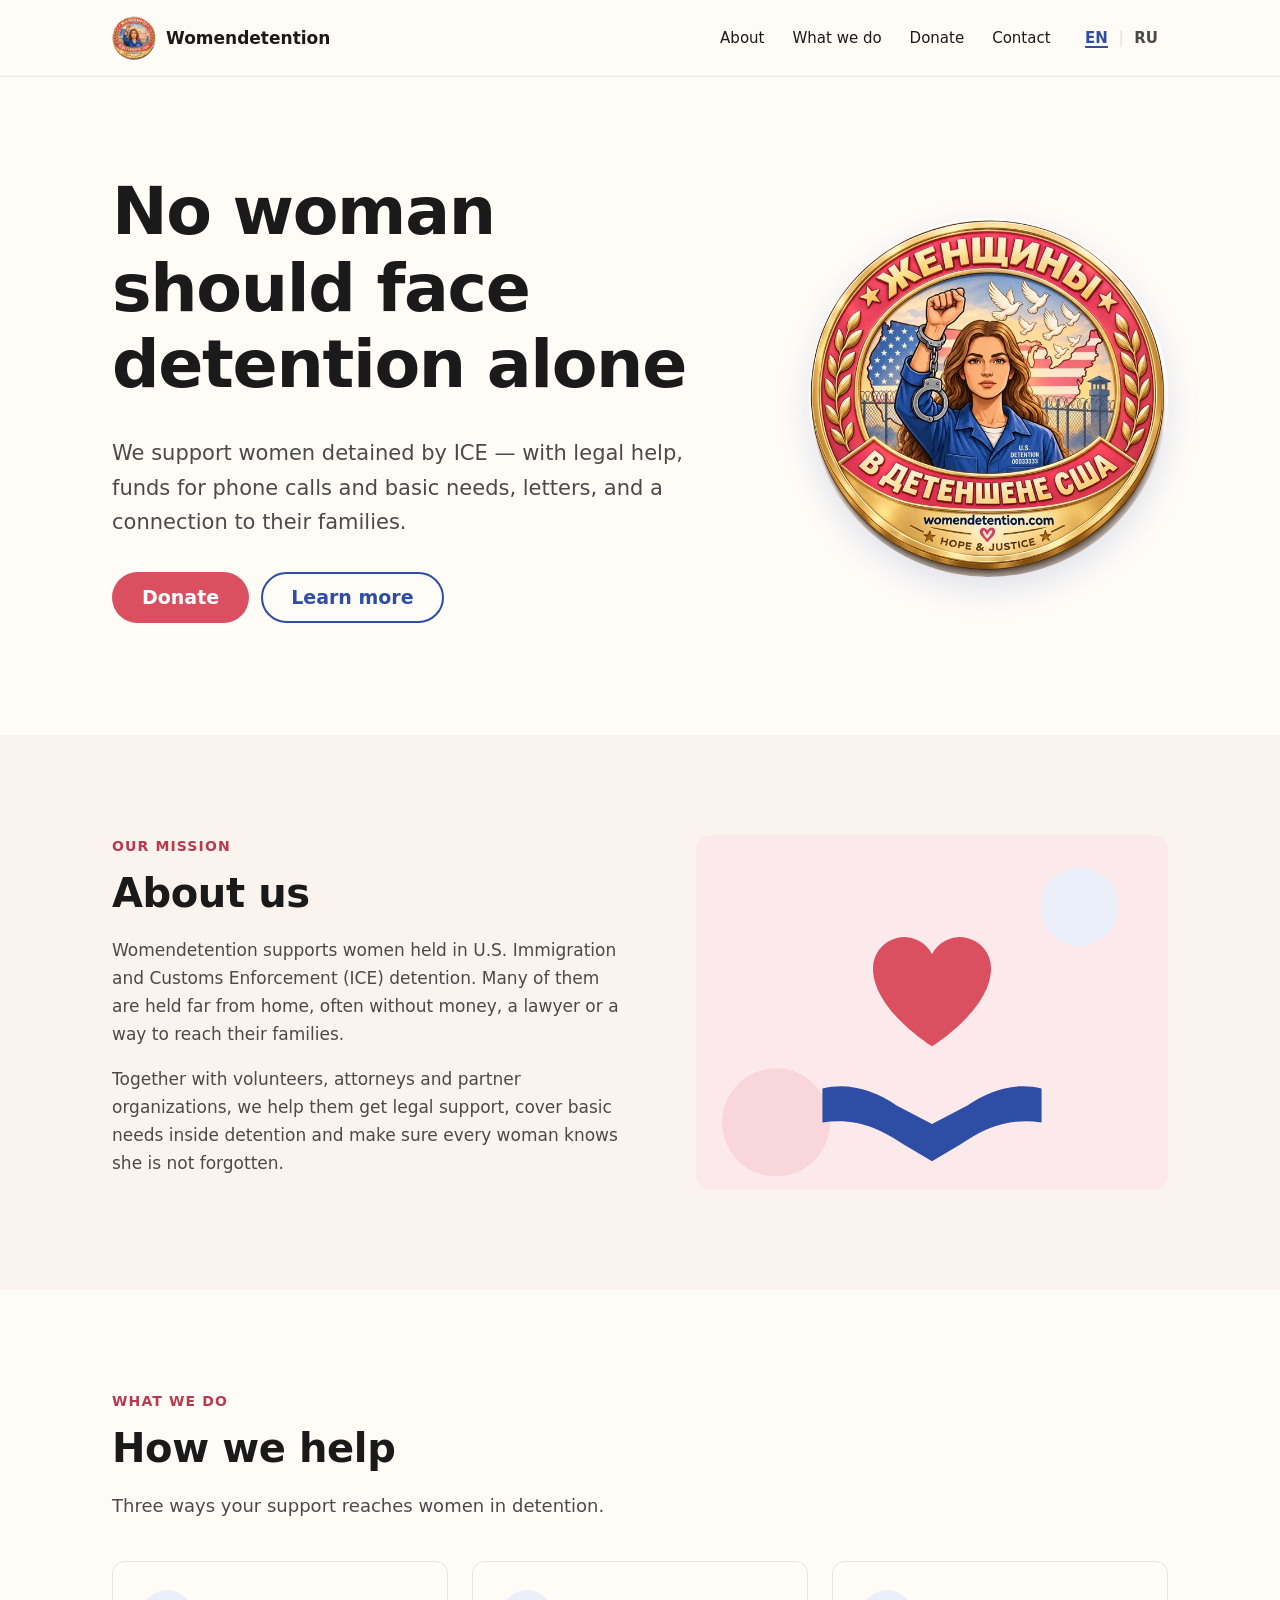
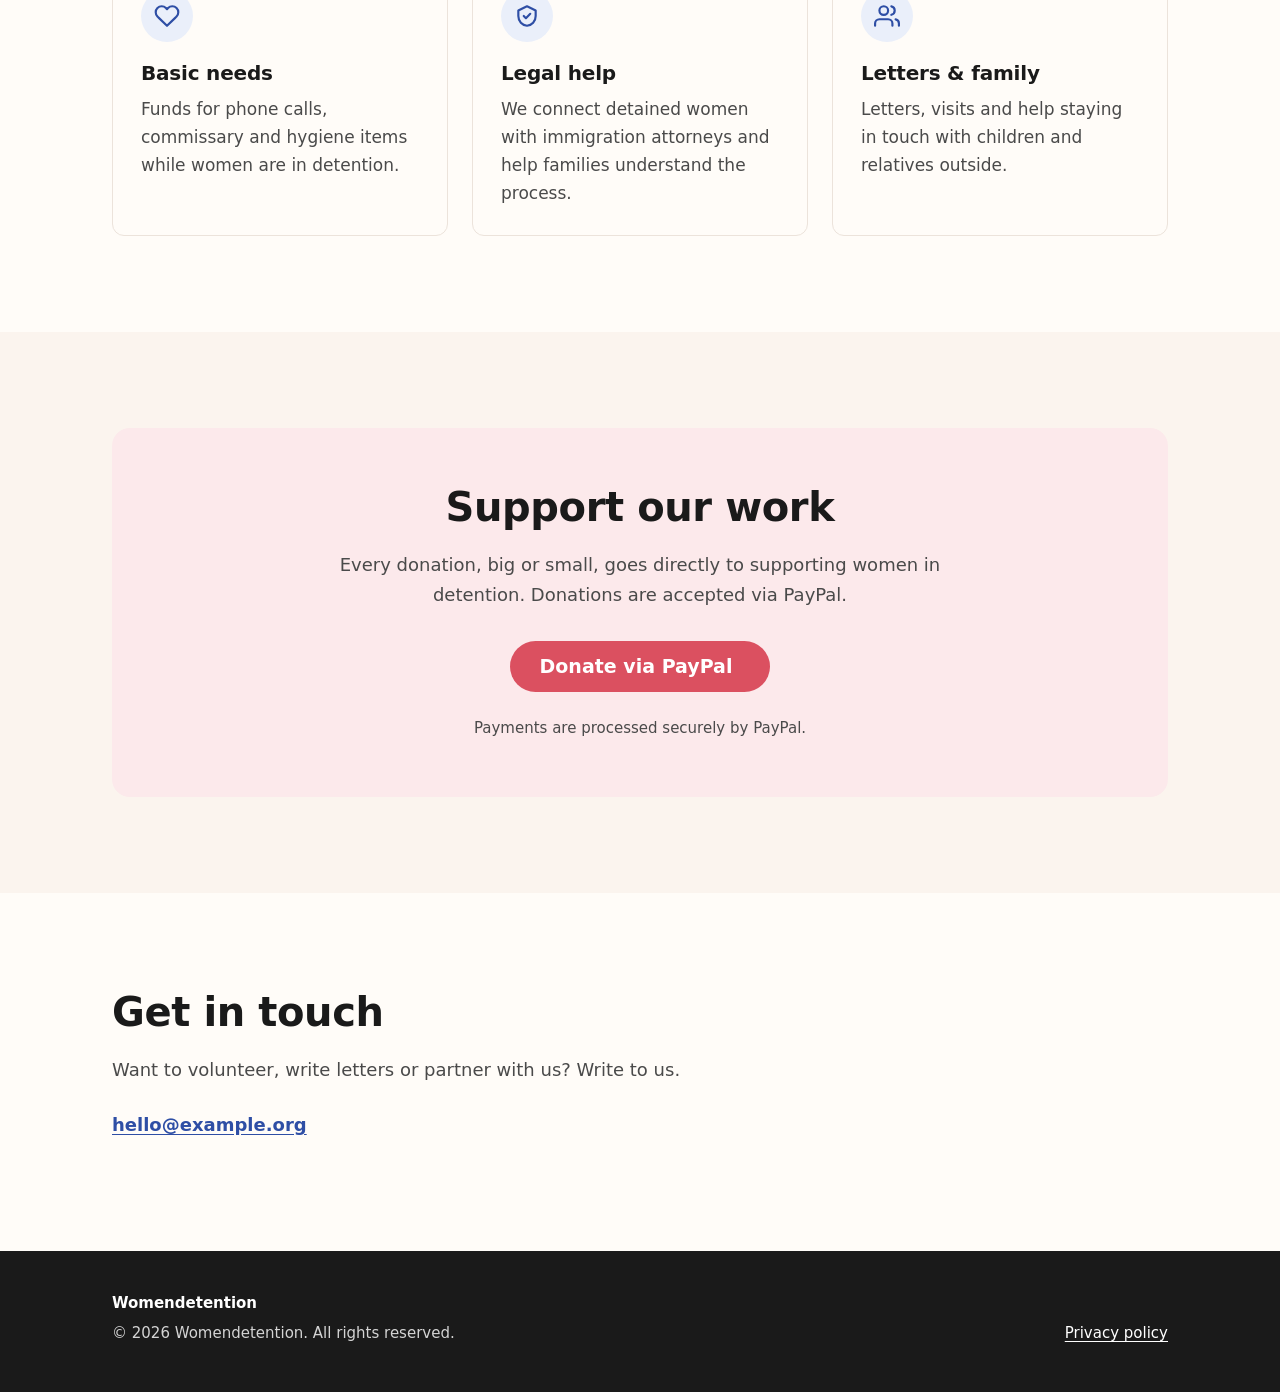
==== index.html @ 440a528d "Add bilingual Womendetention static site Static EN/RU one-page site for GitHub Pages: hero with embl" ====
<!DOCTYPE html>
<html lang="en">
<head>
  <meta charset="utf-8">
  <meta name="viewport" content="width=device-width, initial-scale=1">

  <!-- Page title and description (shown in search results and link previews) -->
  <title>Womendetention — Support for women in ICE detention</title>
  <meta name="description" content="Womendetention supports women detained by ICE: legal help, funds for calls and basic needs, letters and connection with their families. Learn about our work and donate.">

  <!-- Language versions. Domain: womendetention.com -->
  <link rel="canonical" href="https://womendetention.com/">
  <link rel="alternate" hreflang="en" href="https://womendetention.com/">
  <link rel="alternate" hreflang="ru" href="https://womendetention.com/ru/">
  <link rel="alternate" hreflang="x-default" href="https://womendetention.com/">

  <link rel="icon" href="assets/favicon.png" type="image/png">
  <link rel="apple-touch-icon" href="assets/apple-touch-icon.png">
  <link rel="stylesheet" href="style.css">
  <script src="script.js" defer></script>
</head>
<body>
  <a class="skip-link" href="#main">Skip to content</a>

  <!-- ================= HEADER ================= -->
  <header class="site-header">
    <div class="container header-inner">
      <!-- Logo + name. Small logo: assets/logo-small.jpg -->
      <a class="brand" href="#top">
        <img src="assets/logo-small.jpg" alt="" width="44" height="44">
        <span>Womendetention</span>
      </a>

      <!-- Language switcher. The current language has aria-current="page" -->
      <nav class="lang-switch" aria-label="Language">
        <a href="index.html" hreflang="en" lang="en" aria-current="page">EN</a>
        <span class="divider" aria-hidden="true">|</span>
        <a href="ru/index.html" hreflang="ru" lang="ru">RU</a>
      </nav>

      <!-- Menu button — visible on mobile only -->
      <button class="nav-toggle" type="button" aria-expanded="false" aria-controls="site-nav">
        <span class="nav-toggle-bar" aria-hidden="true"></span>
        <span class="sr-only">Menu</span>
      </button>

      <nav id="site-nav" class="site-nav" aria-label="Main">
        <ul>
          <li><a href="#about">About</a></li>
          <li><a href="#what-we-do">What we do</a></li>
          <li><a href="#donate">Donate</a></li>
          <li><a href="#contact">Contact</a></li>
        </ul>
      </nav>
    </div>
  </header>

  <main id="main">

    <!-- ================= HERO ================= -->
    <section class="hero" id="top" aria-labelledby="hero-title">
      <div class="container hero-grid">
        <!-- Emblem / Эмблема: assets/logo.jpg -->
        <img class="hero-emblem" src="assets/logo.jpg" width="640" height="640"
             alt="Womendetention emblem: a woman in a blue uniform raises her fist with an open handcuff, doves fly over the map of the USA">
        <div class="hero-text">
          <h1 id="hero-title">No woman should face detention alone</h1>
          <p class="hero-subtitle">
            We support women detained by ICE — with legal help, funds for phone
            calls and basic needs, letters, and a connection to their families.
            <!-- TODO: edit this subtitle -->
          </p>
          <div class="hero-actions">
            <a class="btn btn--primary" href="#donate">Donate</a>
            <a class="btn btn--secondary" href="#about">Learn more</a>
          </div>
        </div>
      </div>
    </section>

    <!-- ================= ABOUT / MISSION ================= -->
    <section class="section section--alt" id="about" aria-labelledby="about-title">
      <div class="container about-grid">
        <div class="about-text">
          <span class="eyebrow">Our mission</span>
          <h2 class="section-title" id="about-title">About us</h2>
          <!-- TODO: replace with your mission text -->
          <p>
            Womendetention supports women held in U.S. Immigration and Customs
            Enforcement (ICE) detention. Many of them are held far from home,
            often without money, a lawyer or a way to reach their families.
          </p>
          <p>
            Together with volunteers, attorneys and partner organizations, we
            help them get legal support, cover basic needs inside detention
            and make sure every woman knows she is not forgotten.
          </p>
        </div>
        <!-- Replace assets/about.svg with a real photo (e.g. assets/about.jpg) and update alt -->
        <img class="about-image" src="assets/about.svg" width="560" height="420"
             alt="Illustration: two hands holding a heart">
      </div>
    </section>

    <!-- ================= WHAT WE DO ================= -->
    <section class="section" id="what-we-do" aria-labelledby="work-title">
      <div class="container">
        <span class="eyebrow">What we do</span>
        <h2 class="section-title" id="work-title">How we help</h2>
        <p class="section-lead">Three ways your support reaches women in detention.</p>

        <ul class="cards">
          <!-- Card 1 -->
          <li class="card">
            <div class="card-icon" aria-hidden="true">
              <svg viewBox="0 0 24 24" fill="none" stroke="currentColor" stroke-width="2" stroke-linecap="round" stroke-linejoin="round"><path d="M20.8 4.6a5.5 5.5 0 0 0-7.8 0L12 5.7l-1-1.1a5.5 5.5 0 0 0-7.8 7.8l1 1.1L12 21l7.8-7.5 1-1.1a5.5 5.5 0 0 0 0-7.8z"/></svg>
            </div>
            <h3>Basic needs</h3>
            <p>Funds for phone calls, commissary and hygiene items while women are in detention.</p>
          </li>
          <!-- Card 2 -->
          <li class="card">
            <div class="card-icon" aria-hidden="true">
              <svg viewBox="0 0 24 24" fill="none" stroke="currentColor" stroke-width="2" stroke-linecap="round" stroke-linejoin="round"><path d="M12 3l8 4v5c0 5-3.5 8.5-8 9-4.5-.5-8-4-8-9V7l8-4z"/><path d="M9 12l2 2 4-4"/></svg>
            </div>
            <h3>Legal help</h3>
            <p>We connect detained women with immigration attorneys and help families understand the process.</p>
          </li>
          <!-- Card 3 -->
          <li class="card">
            <div class="card-icon" aria-hidden="true">
              <svg viewBox="0 0 24 24" fill="none" stroke="currentColor" stroke-width="2" stroke-linecap="round" stroke-linejoin="round"><path d="M17 21v-2a4 4 0 0 0-4-4H5a4 4 0 0 0-4 4v2"/><circle cx="9" cy="7" r="4"/><path d="M23 21v-2a4 4 0 0 0-3-3.9"/><path d="M16 3.1a4 4 0 0 1 0 7.8"/></svg>
            </div>
            <h3>Letters &amp; family</h3>
            <p>Letters, visits and help staying in touch with children and relatives outside.</p>
          </li>
        </ul>
      </div>
    </section>

    <!-- ================= DONATE ================= -->
    <section class="section section--alt" id="donate" aria-labelledby="donate-title">
      <div class="container">
        <div class="donate-box">
          <h2 class="section-title" id="donate-title">Support our work</h2>
          <p class="section-lead">
            Every donation, big or small, goes directly to supporting women
            in detention. Donations are accepted via PayPal.
          </p>
          <div class="donate-actions">
            <a class="btn btn--primary" href="https://www.paypal.com/paypalme/elenasunusa" target="_blank" rel="noopener noreferrer">
              Donate via PayPal<span class="sr-only"> (opens in a new tab)</span>
            </a>
            <!-- Other payment methods (Donorbox, Stripe) can be added here later — copy the line above. -->
          </div>
          <p class="donate-note">Payments are processed securely by PayPal.</p>
        </div>
      </div>
    </section>

    <!-- ================= CONTACT / SOCIAL ================= -->
    <section class="section" id="contact" aria-labelledby="contact-title">
      <div class="container">
        <h2 class="section-title" id="contact-title">Get in touch</h2>
        <p class="section-lead">Want to volunteer, write letters or partner with us? Write to us.</p>
        <ul class="contact-list">
          <!-- TODO: real email -->
          <li><a href="mailto:hello@example.org">hello@example.org</a></li>
        </ul>

        <!-- Social media — uncomment and insert links when ready:
        <p class="contact-label">Follow us</p>
        <ul class="social-list">
          <li><a href="https://instagram.com/..." target="_blank" rel="noopener noreferrer">Instagram<span class="sr-only"> (opens in a new tab)</span></a></li>
          <li><a href="https://facebook.com/..." target="_blank" rel="noopener noreferrer">Facebook<span class="sr-only"> (opens in a new tab)</span></a></li>
          <li><a href="https://t.me/..." target="_blank" rel="noopener noreferrer">Telegram<span class="sr-only"> (opens in a new tab)</span></a></li>
          <li><a href="https://youtube.com/..." target="_blank" rel="noopener noreferrer">YouTube<span class="sr-only"> (opens in a new tab)</span></a></li>
        </ul>
        -->
      </div>
    </section>

  </main>

  <!-- ================= FOOTER ================= -->
  <footer class="site-footer">
    <div class="container footer-inner">
      <div>
        <!-- TODO: legal name of the organization -->
        <p class="footer-legal">Womendetention</p>
        <!-- The year is filled in automatically by script.js -->
        <p>&copy; <span id="year">2026</span> Womendetention. All rights reserved.</p>
      </div>
      <p><a href="privacy.html">Privacy policy</a></p>
    </div>
  </footer>
</body>
</html>
---- style.css ----
/* ==========================================================================
   Womendetention — shared stylesheet (used by /index.html and /ru/index.html)
   Mobile-first: base styles are for phones, @media (min-width: ...) adds
   desktop layout.
   ========================================================================== */

/* ---------- 1. Design tokens — change colors/sizes here ---------- */
:root {
  --color-text: #1a1a1a;          /* main dark */
  --color-muted: #4a4a4a;         /* secondary text (contrast ~9:1) */
  --color-bg: #fffcf8;            /* page background — very light cream */
  --color-bg-alt: #fbf4ee;        /* alternate section background (warmer cream) */
  --color-border: #ece3db;

  /* Primary accent — coral rgb(219, 80, 96). Used for button FILLS only:
     white text on it is ~3.9:1, OK for large bold text (buttons are 19px bold). */
  --color-accent: #db5060;
  --color-accent-dark: #c23c4d;   /* button hover */
  --color-accent-text: #b83a4b;   /* coral for small text (~5.5:1 on cream) */
  --color-accent-soft: #fce9eb;   /* soft coral background (donate block) */

  /* Secondary accent — blue rgb(46, 78, 165). Links, secondary buttons,
     icons, focus outline (~7.6:1 on white). */
  --color-accent-2: #2e4ea5;
  --color-accent-2-dark: #233d85;
  --color-accent-2-soft: #eaeffa;

  --font: system-ui, -apple-system, "Segoe UI", Roboto, sans-serif;
  --radius: 12px;
  --max-width: 1120px;
  --gutter: 20px;
  --header-height: 68px;
}

/* ---------- 2. Base / reset ---------- */
*,
*::before,
*::after {
  box-sizing: border-box;
}

html {
  -webkit-text-size-adjust: 100%;
}

body {
  margin: 0;
  font-family: var(--font);
  font-size: 1.0625rem; /* 17px */
  line-height: 1.65;
  color: var(--color-text);
  background: var(--color-bg);
}

img,
svg {
  display: block;
  max-width: 100%;
  height: auto;
}

h1,
h2,
h3 {
  line-height: 1.15;
  margin: 0 0 0.5em;
  letter-spacing: -0.01em;
}

p {
  margin: 0 0 1em;
}

a {
  color: var(--color-accent-2);
  text-underline-offset: 3px;
}

a:hover {
  color: var(--color-accent-2-dark);
}

/* Visible keyboard focus for every link, button and control */
:focus-visible {
  outline: 3px solid var(--color-accent-2);
  outline-offset: 3px;
  border-radius: 4px;
}

/* Anchored sections are not hidden under the sticky header */
section[id] {
  scroll-margin-top: var(--header-height);
}

/* Sections receive focus from script.js after a menu click — no outline box */
[tabindex="-1"]:focus {
  outline: none;
}

/* Text for screen readers only (e.g. "opens in a new tab") */
.sr-only {
  position: absolute;
  width: 1px;
  height: 1px;
  padding: 0;
  margin: -1px;
  overflow: hidden;
  clip: rect(0, 0, 0, 0);
  white-space: nowrap;
  border: 0;
}

/* "Skip to content" link — appears only on keyboard focus */
.skip-link {
  position: absolute;
  left: 12px;
  top: -100px;
  z-index: 100;
  padding: 10px 16px;
  background: var(--color-text);
  color: #fff;
  border-radius: 8px;
}

.skip-link:focus {
  top: 12px;
  color: #fff;
}

.container {
  width: 100%;
  max-width: var(--max-width);
  margin: 0 auto;
  padding: 0 var(--gutter);
}

/* ---------- 3. Buttons ---------- */
.btn {
  display: inline-flex;
  align-items: center;
  justify-content: center;
  gap: 8px;
  min-height: 48px;            /* comfortable finger target */
  padding: 12px 28px;
  font: inherit;
  font-size: 1.1875rem;        /* 19px bold = "large text" for contrast rules */
  font-weight: 700;
  line-height: 1.2;
  text-align: center;
  text-decoration: none;
  border: 2px solid transparent;
  border-radius: 999px;
  cursor: pointer;
  transition: background-color 0.15s, color 0.15s, border-color 0.15s;
}

.btn--primary {
  background: var(--color-accent);
  color: #fff;
}

.btn--primary:hover {
  background: var(--color-accent-dark);
  color: #fff;
}

.btn--secondary {
  background: transparent;
  color: var(--color-accent-2);
  border-color: var(--color-accent-2);
}

.btn--secondary:hover {
  background: var(--color-accent-2);
  color: #fff;
}

/* ---------- 4. Header ---------- */
.site-header {
  position: sticky;
  top: 0;
  z-index: 50;
  background: rgba(255, 252, 248, 0.96);
  border-bottom: 1px solid var(--color-border);
}

.header-inner {
  display: flex;
  flex-wrap: wrap;
  align-items: center;
  gap: 8px;
  min-height: var(--header-height);
}

.brand {
  display: flex;
  align-items: center;
  gap: 10px;
  min-height: 44px;
  flex: 1 1 0;      /* takes free space and shrinks first, so the */
  min-width: 0;     /* header never wraps even with a long name  */
  color: var(--color-text);
  text-decoration: none;
  font-weight: 700;
  font-size: 1.0625rem;
  line-height: 1.2;
}

.brand:hover {
  color: var(--color-text);
}

.brand img {
  width: 44px;
  height: 44px;
  flex-shrink: 0;
  border-radius: 50%;   /* the emblem is round — hide the white corners */
}

/* Language switcher: EN | RU */
.lang-switch {
  display: flex;
  align-items: center;
  font-size: 0.9375rem;
  font-weight: 600;
}

.lang-switch a {
  display: inline-flex;
  align-items: center;
  justify-content: center;
  min-width: 44px;
  min-height: 44px;
  padding: 0 6px;
  color: var(--color-muted);
  text-decoration: none;
}

.lang-switch a:hover {
  color: var(--color-text);
}

/* Active language */
.lang-switch a[aria-current="page"] {
  color: var(--color-accent-2);
  text-decoration: underline;
  text-decoration-thickness: 2px;
}

.lang-switch .divider {
  color: var(--color-border);
}

/* Mobile menu button (hamburger) */
.nav-toggle {
  display: inline-flex;
  align-items: center;
  justify-content: center;
  width: 44px;
  height: 44px;
  padding: 0;
  background: none;
  border: 0;
  border-radius: 8px;
  color: var(--color-text);
  cursor: pointer;
}

.nav-toggle-bar,
.nav-toggle-bar::before,
.nav-toggle-bar::after {
  display: block;
  width: 22px;
  height: 2px;
  background: currentColor;
  border-radius: 2px;
  transition: transform 0.2s, opacity 0.2s;
}

.nav-toggle-bar {
  position: relative;
}

.nav-toggle-bar::before,
.nav-toggle-bar::after {
  content: "";
  position: absolute;
  left: 0;
}

.nav-toggle-bar::before { top: -7px; }
.nav-toggle-bar::after  { top: 7px; }

/* Hamburger turns into an "X" when menu is open */
.nav-toggle[aria-expanded="true"] .nav-toggle-bar { background: transparent; }
.nav-toggle[aria-expanded="true"] .nav-toggle-bar::before { transform: translateY(7px) rotate(45deg); }
.nav-toggle[aria-expanded="true"] .nav-toggle-bar::after  { transform: translateY(-7px) rotate(-45deg); }

/* Navigation — mobile. Without JS it is a plain row under the logo;
   with JS it becomes a dropdown opened by the menu button. */
.site-nav {
  order: 10;
  width: 100%;
}

.js .site-nav {
  position: absolute;
  top: 100%;
  left: 0;
  right: 0;
  background: var(--color-bg);
  border-bottom: 1px solid var(--color-border);
  box-shadow: 0 12px 24px rgba(0, 0, 0, 0.06);
}

/* Without JS the menu button is useless — hide it */
html:not(.js) .nav-toggle {
  display: none;
}

/* Hidden only when JS works; without JS the menu just stays visible */
.js .site-nav:not(.is-open) {
  display: none;
}

.site-nav ul {
  list-style: none;
  margin: 0;
  padding: 8px var(--gutter) 16px;
}

.site-nav a {
  display: flex;
  align-items: center;
  min-height: 48px;
  color: var(--color-text);
  text-decoration: none;
  font-weight: 500;
  border-bottom: 1px solid var(--color-border);
}

.site-nav li:last-child a {
  border-bottom: 0;
}

.site-nav a:hover {
  color: var(--color-accent-2);
}

/* ---------- 5. Sections (shared) ---------- */
.section {
  padding: 64px 0;
}

.section--alt {
  background: var(--color-bg-alt);
}

.section-title {
  font-size: clamp(1.75rem, 4.5vw, 2.5rem);
}

.section-lead {
  max-width: 640px;
  color: var(--color-muted);
  font-size: 1.125rem;
}

.eyebrow {
  display: inline-block;
  margin-bottom: 12px;
  color: var(--color-accent-text);
  font-size: 0.875rem;
  font-weight: 700;
  letter-spacing: 0.08em;
  text-transform: uppercase;
}

/* ---------- 6. Hero ---------- */
.hero {
  padding: 40px 0 72px;
}

.hero-grid {
  display: grid;
  gap: 32px;
  align-items: center;
}

/* Round emblem. Mobile: centered above the headline */
.hero-emblem {
  width: min(220px, 60vw);
  margin: 0 auto;
  border-radius: 50%;
  box-shadow: 0 12px 32px rgba(46, 78, 165, 0.15);
}

.hero h1 {
  max-width: 16ch;
  font-size: clamp(2.25rem, 8vw, 4.25rem);
  font-weight: 800;
  letter-spacing: -0.02em;
}

.hero-subtitle {
  max-width: 580px;
  margin-bottom: 32px;
  color: var(--color-muted);
  font-size: clamp(1.125rem, 2.5vw, 1.3125rem);
}

.hero-actions {
  display: flex;
  flex-direction: column;
  gap: 12px;
}

/* ---------- 7. About ---------- */
.about-grid {
  display: grid;
  gap: 40px;
  align-items: center;
}

.about-text p {
  color: var(--color-muted);
}

.about-image {
  border-radius: var(--radius);
  width: 100%;
}

/* ---------- 8. What we do — cards ---------- */
.cards {
  display: grid;
  gap: 20px;
  margin: 40px 0 0;
  padding: 0;
  list-style: none;
}

.card {
  padding: 28px;
  background: var(--color-bg);
  border: 1px solid var(--color-border);
  border-radius: var(--radius);
}

.card-icon {
  display: flex;
  align-items: center;
  justify-content: center;
  width: 52px;
  height: 52px;
  margin-bottom: 20px;
  color: var(--color-accent-2);
  background: var(--color-accent-2-soft);
  border-radius: 50%;
}

.card-icon svg {
  width: 26px;
  height: 26px;
}

.card h3 {
  font-size: 1.25rem;
}

.card p {
  margin: 0;
  color: var(--color-muted);
}

/* ---------- 9. Donate ---------- */
.donate-box {
  padding: 40px 16px;
  background: var(--color-accent-soft);
  border-radius: calc(var(--radius) * 1.5);
  text-align: center;
}

.donate-box .section-lead {
  margin: 0 auto 32px;
}

.donate-actions {
  display: flex;
  flex-direction: column;
  gap: 12px;
  max-width: 360px;
  margin: 0 auto;
}

.donate-note {
  margin: 24px 0 0;
  color: var(--color-muted);
  font-size: 0.9375rem;
}

/* ---------- 10. Contact / Social ---------- */
.contact-grid {
  display: grid;
  gap: 32px;
}

.contact-list {
  margin: 0;
  padding: 0;
  list-style: none;
}

.contact-list li {
  margin-bottom: 8px;
}

.contact-list a {
  display: inline-flex;
  align-items: center;
  min-height: 44px;
  font-size: 1.125rem;
  font-weight: 600;
}

.social-list {
  display: flex;
  flex-wrap: wrap;
  gap: 10px;
  margin: 0;
  padding: 0;
  list-style: none;
}

.social-list a {
  display: inline-flex;
  align-items: center;
  min-height: 44px;
  padding: 8px 18px;
  color: var(--color-text);
  text-decoration: none;
  font-weight: 600;
  border: 1px solid var(--color-border);
  border-radius: 999px;
  transition: border-color 0.15s, color 0.15s;
}

.social-list a:hover {
  color: var(--color-accent-2);
  border-color: var(--color-accent-2);
}

.contact-label {
  margin-bottom: 12px;
  font-size: 1rem;
  color: var(--color-muted);
  font-weight: 600;
}

/* ---------- 11. Footer ---------- */
.site-footer {
  padding: 40px 0;
  color: #d4d4d4;
  background: var(--color-text);
  font-size: 0.9375rem;
}

.site-footer p {
  margin: 0 0 6px;
}

.site-footer a {
  color: #ffffff;
}

.site-footer a:hover {
  color: #f6c9ce;
}

.site-footer :focus-visible {
  outline-color: #ffffff;
}

.footer-inner {
  display: flex;
  flex-direction: column;
  gap: 16px;
}

.footer-legal {
  color: #ffffff;
  font-weight: 600;
}

/* ---------- 12. Simple content page (privacy.html) ---------- */
.page-content {
  max-width: 720px;
  padding-top: 56px;
  padding-bottom: 72px;
}

/* ==========================================================================
   Very small phones (iPhone SE 1st gen, small Androids: 320–359px)
   ========================================================================== */
@media (max-width: 359px) {
  :root {
    --gutter: 16px;
  }

  .header-inner {
    gap: 6px;
  }

  .brand {
    gap: 8px;
    font-size: 0.875rem;
  }

  .brand img {
    width: 36px;
    height: 36px;
  }

  .lang-switch a {
    min-width: 36px;
    padding: 0 2px;
  }

  .btn {
    padding-left: 20px;
    padding-right: 20px;
  }
}

/* ==========================================================================
   Larger screens
   ========================================================================== */

/* Tablet and up */
@media (min-width: 640px) {
  :root {
    --gutter: 32px;
  }

  .hero-actions,
  .donate-actions {
    flex-direction: row;
    flex-wrap: wrap;
  }

  .donate-actions {
    max-width: none;
    justify-content: center;
  }

  .donate-box {
    padding: 56px 40px;
  }
}

/* Tablet (portrait iPad and up): two-column hero, three cards in a row */
@media (min-width: 768px) {
  .hero {
    padding: 72px 0 88px;
  }

  .hero-grid {
    grid-template-columns: 1fr minmax(240px, 34%);
    gap: 48px;
  }

  /* Emblem moves to the right of the text */
  .hero-emblem {
    order: 2;
    width: 100%;
    max-width: 420px;
  }

  /* Headline a bit smaller while the emblem shares the row */
  .hero h1 {
    font-size: clamp(2.5rem, 5.2vw, 4.25rem);
  }

  /* Cards: icon on the left, text on the right */
  .card {
    display: grid;
    grid-template-columns: auto 1fr;
    column-gap: 20px;
    align-items: start;
  }

  .card-icon {
    grid-row: span 2;
    margin-bottom: 0;
  }

  .about-grid {
    grid-template-columns: 1.2fr 1fr;
    gap: 48px;
  }

  .contact-grid {
    grid-template-columns: 1fr 1fr;
  }
}

/* Desktop */
@media (min-width: 900px) {
  :root {
    --header-height: 76px;
  }

  .nav-toggle {
    display: none;
  }

  /* Nav becomes an inline row, always visible */
  .site-nav,
  .js .site-nav,
  .js .site-nav:not(.is-open) {
    position: static;
    display: block;
    width: auto;
    background: none;
    border: 0;
    box-shadow: none;
  }

  .site-nav ul {
    display: flex;
    gap: 28px;
    padding: 0;
  }

  .site-nav a {
    min-height: 44px;
    border: 0;
    font-size: 0.9375rem;
  }

  /* Order in header: brand · nav · language switch */
  .site-nav { order: 2; margin-right: 16px; }
  .lang-switch { order: 3; }

  .section {
    padding: 96px 0;
  }

  .hero {
    padding: 96px 0 112px;
  }

  .hero-grid {
    gap: 64px;
  }

  .about-grid {
    grid-template-columns: 1.1fr 1fr;
    gap: 64px;
  }

  .cards {
    grid-template-columns: repeat(3, 1fr);
    gap: 24px;
  }

  .card {
    display: block;
    padding: 28px;
  }

  .card-icon {
    margin-bottom: 20px;
  }

  .footer-inner {
    flex-direction: row;
    justify-content: space-between;
    align-items: flex-end;
  }
}

/* Wide screens (large laptops, desktop monitors) */
@media (min-width: 1440px) {
  :root {
    --max-width: 1240px;
  }

  body {
    font-size: 1.125rem;
  }
}

/* Respect users who prefer less motion */
@media (prefers-reduced-motion: reduce) {
  * {
    transition: none !important;
  }
}
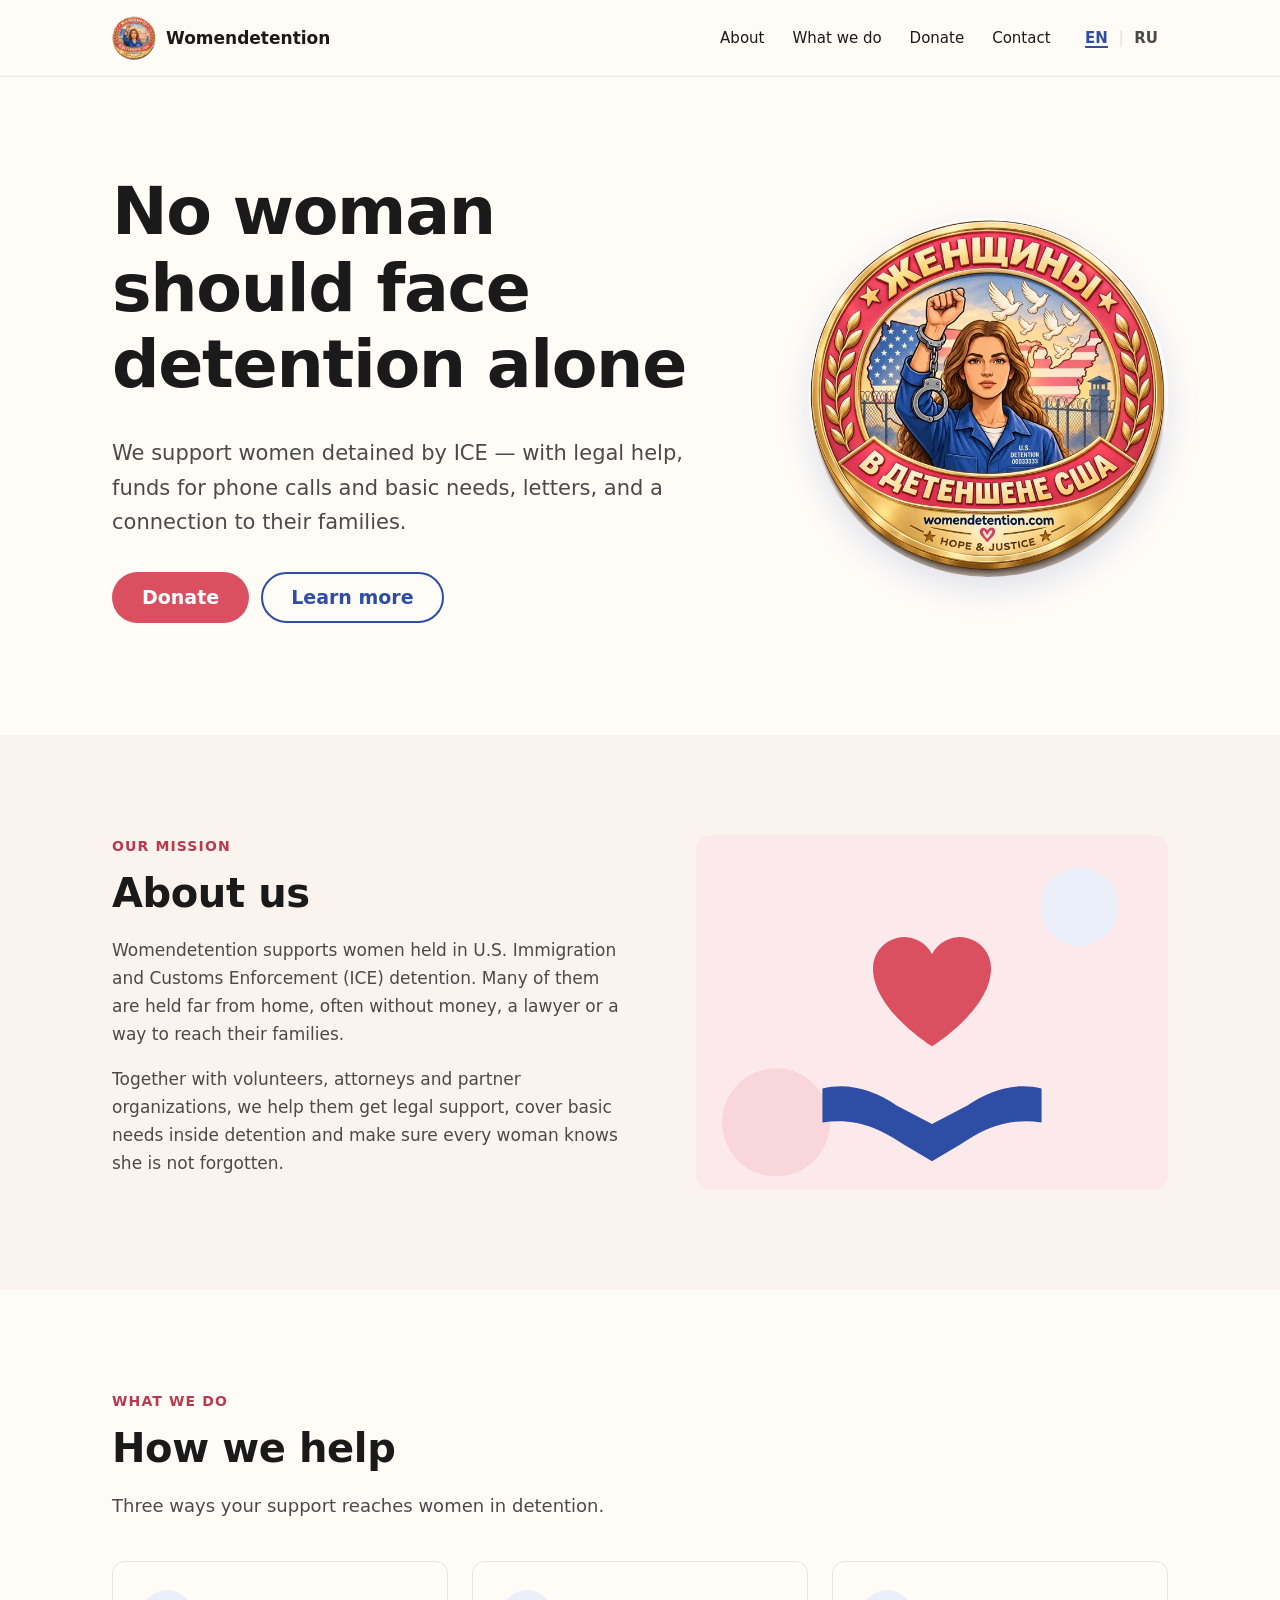
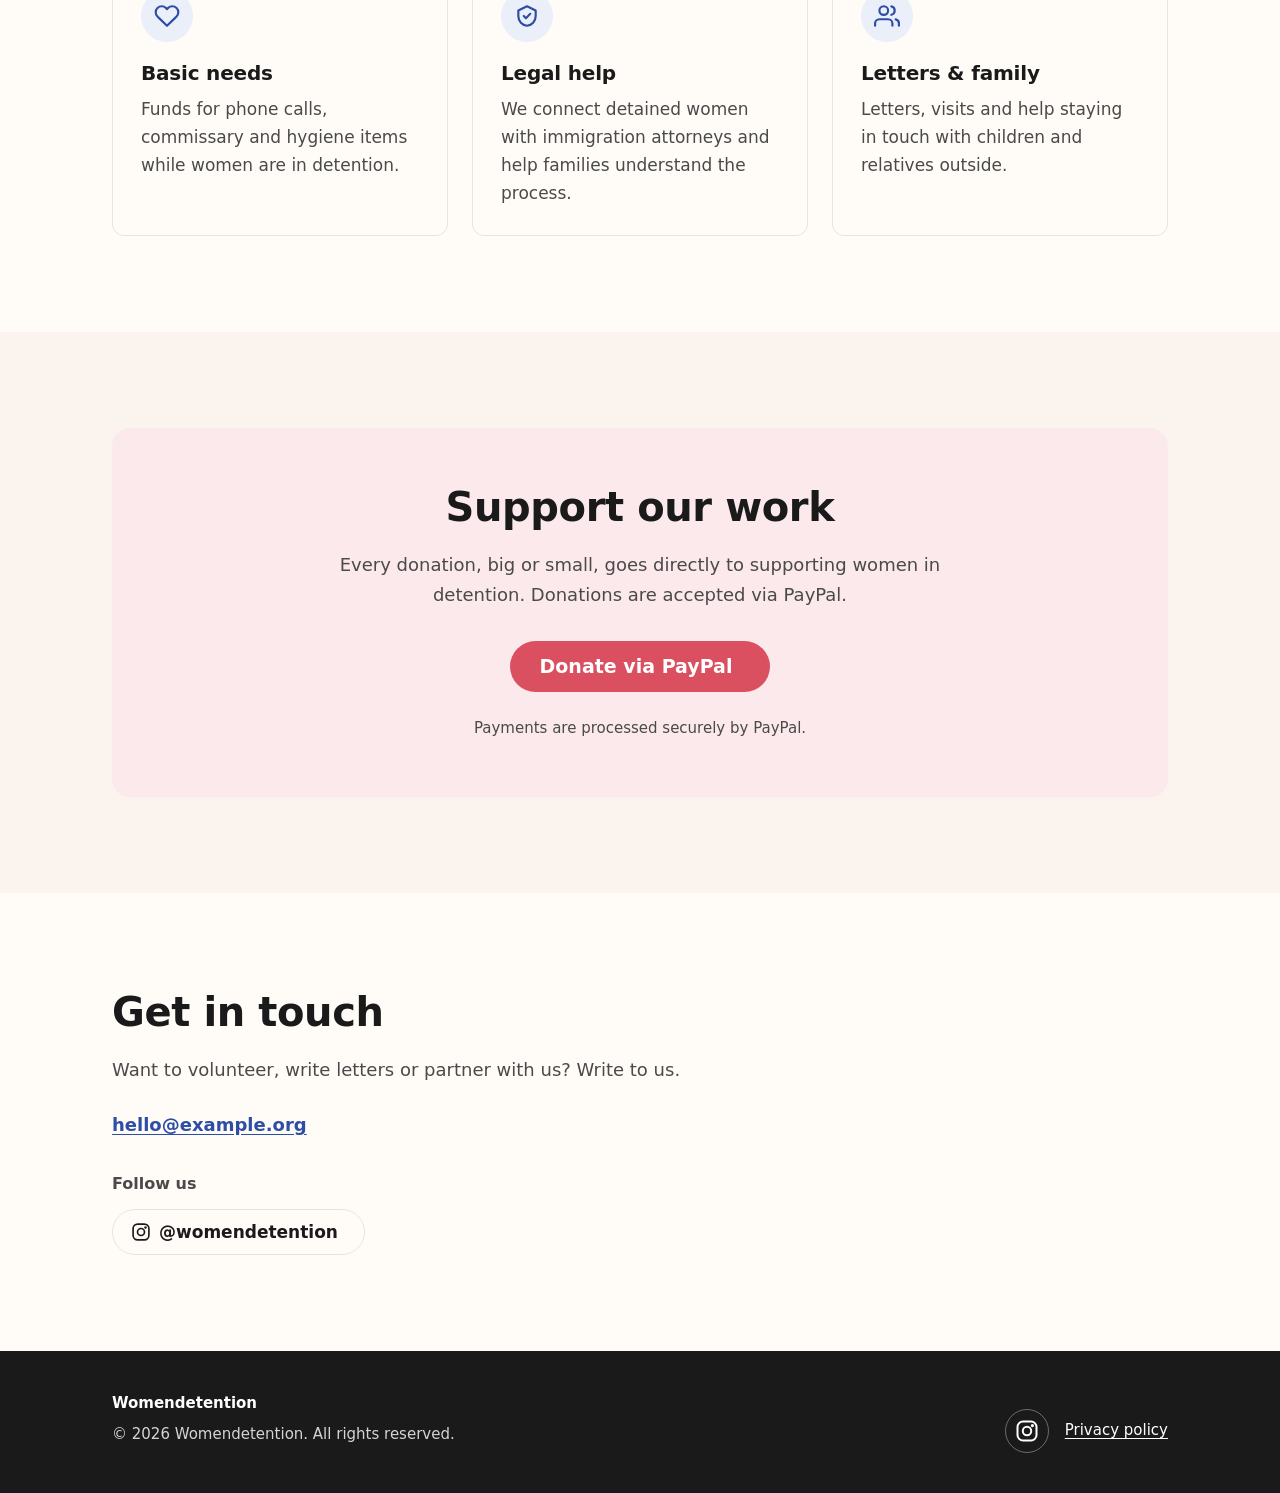
==== commit 7cec7ec1: "Add Instagram link with icon to contact section and footer Co-Authored-By: Claude Opus 5 <noreply@an" ====
--- a/index.html
+++ b/index.html
@@ -168,15 +168,21 @@
           <li><a href="mailto:hello@example.org">hello@example.org</a></li>
         </ul>
 
-        <!-- Social media — uncomment and insert links when ready:
         <p class="contact-label">Follow us</p>
         <ul class="social-list">
-          <li><a href="https://instagram.com/..." target="_blank" rel="noopener noreferrer">Instagram<span class="sr-only"> (opens in a new tab)</span></a></li>
+          <!-- Instagram -->
+          <li>
+            <a href="https://www.instagram.com/womendetention/" target="_blank" rel="noopener noreferrer">
+              <svg class="social-icon" viewBox="0 0 24 24" width="20" height="20" fill="none" stroke="currentColor" stroke-width="2" stroke-linecap="round" stroke-linejoin="round" aria-hidden="true"><rect x="2.5" y="2.5" width="19" height="19" rx="5.5"/><circle cx="12" cy="12" r="4.2"/><circle cx="17.4" cy="6.6" r="0.6" fill="currentColor"/></svg>
+              <span class="sr-only">Instagram: </span>@womendetention<span class="sr-only"> (opens in a new tab)</span>
+            </a>
+          </li>
+          <!-- More networks — uncomment and insert links when ready:
           <li><a href="https://facebook.com/..." target="_blank" rel="noopener noreferrer">Facebook<span class="sr-only"> (opens in a new tab)</span></a></li>
           <li><a href="https://t.me/..." target="_blank" rel="noopener noreferrer">Telegram<span class="sr-only"> (opens in a new tab)</span></a></li>
           <li><a href="https://youtube.com/..." target="_blank" rel="noopener noreferrer">YouTube<span class="sr-only"> (opens in a new tab)</span></a></li>
-        </ul>
-        -->
+          -->
+        </ul>
       </div>
     </section>
 
@@ -191,7 +197,14 @@
         <!-- The year is filled in automatically by script.js -->
         <p>&copy; <span id="year">2026</span> Womendetention. All rights reserved.</p>
       </div>
-      <p><a href="privacy.html">Privacy policy</a></p>
+      <div class="footer-links">
+        <!-- Instagram icon -->
+        <a class="footer-social" href="https://www.instagram.com/womendetention/" target="_blank" rel="noopener noreferrer"
+           aria-label="Womendetention on Instagram (opens in a new tab)">
+          <svg class="social-icon" viewBox="0 0 24 24" width="24" height="24" fill="none" stroke="currentColor" stroke-width="2" stroke-linecap="round" stroke-linejoin="round" aria-hidden="true"><rect x="2.5" y="2.5" width="19" height="19" rx="5.5"/><circle cx="12" cy="12" r="4.2"/><circle cx="17.4" cy="6.6" r="0.6" fill="currentColor"/></svg>
+        </a>
+        <a href="privacy.html">Privacy policy</a>
+      </div>
     </div>
   </footer>
 </body>
--- a/style.css
+++ b/style.css
@@ -545,12 +545,21 @@
   transition: border-color 0.15s, color 0.15s;
 }
 
+.social-list a {
+  gap: 8px;
+}
+
+.social-icon {
+  flex-shrink: 0;
+}
+
 .social-list a:hover {
   color: var(--color-accent-2);
   border-color: var(--color-accent-2);
 }
 
 .contact-label {
+  margin-top: 24px;
   margin-bottom: 12px;
   font-size: 1rem;
   color: var(--color-muted);
@@ -585,6 +594,27 @@
   display: flex;
   flex-direction: column;
   gap: 16px;
+}
+
+.footer-links {
+  display: flex;
+  align-items: center;
+  gap: 16px;
+}
+
+/* Round icon button in the footer (44px — easy to tap) */
+.footer-social {
+  display: inline-flex;
+  align-items: center;
+  justify-content: center;
+  width: 44px;
+  height: 44px;
+  border: 1px solid rgba(255, 255, 255, 0.35);
+  border-radius: 50%;
+}
+
+.footer-social:hover {
+  border-color: #ffffff;
 }
 
 .footer-legal {
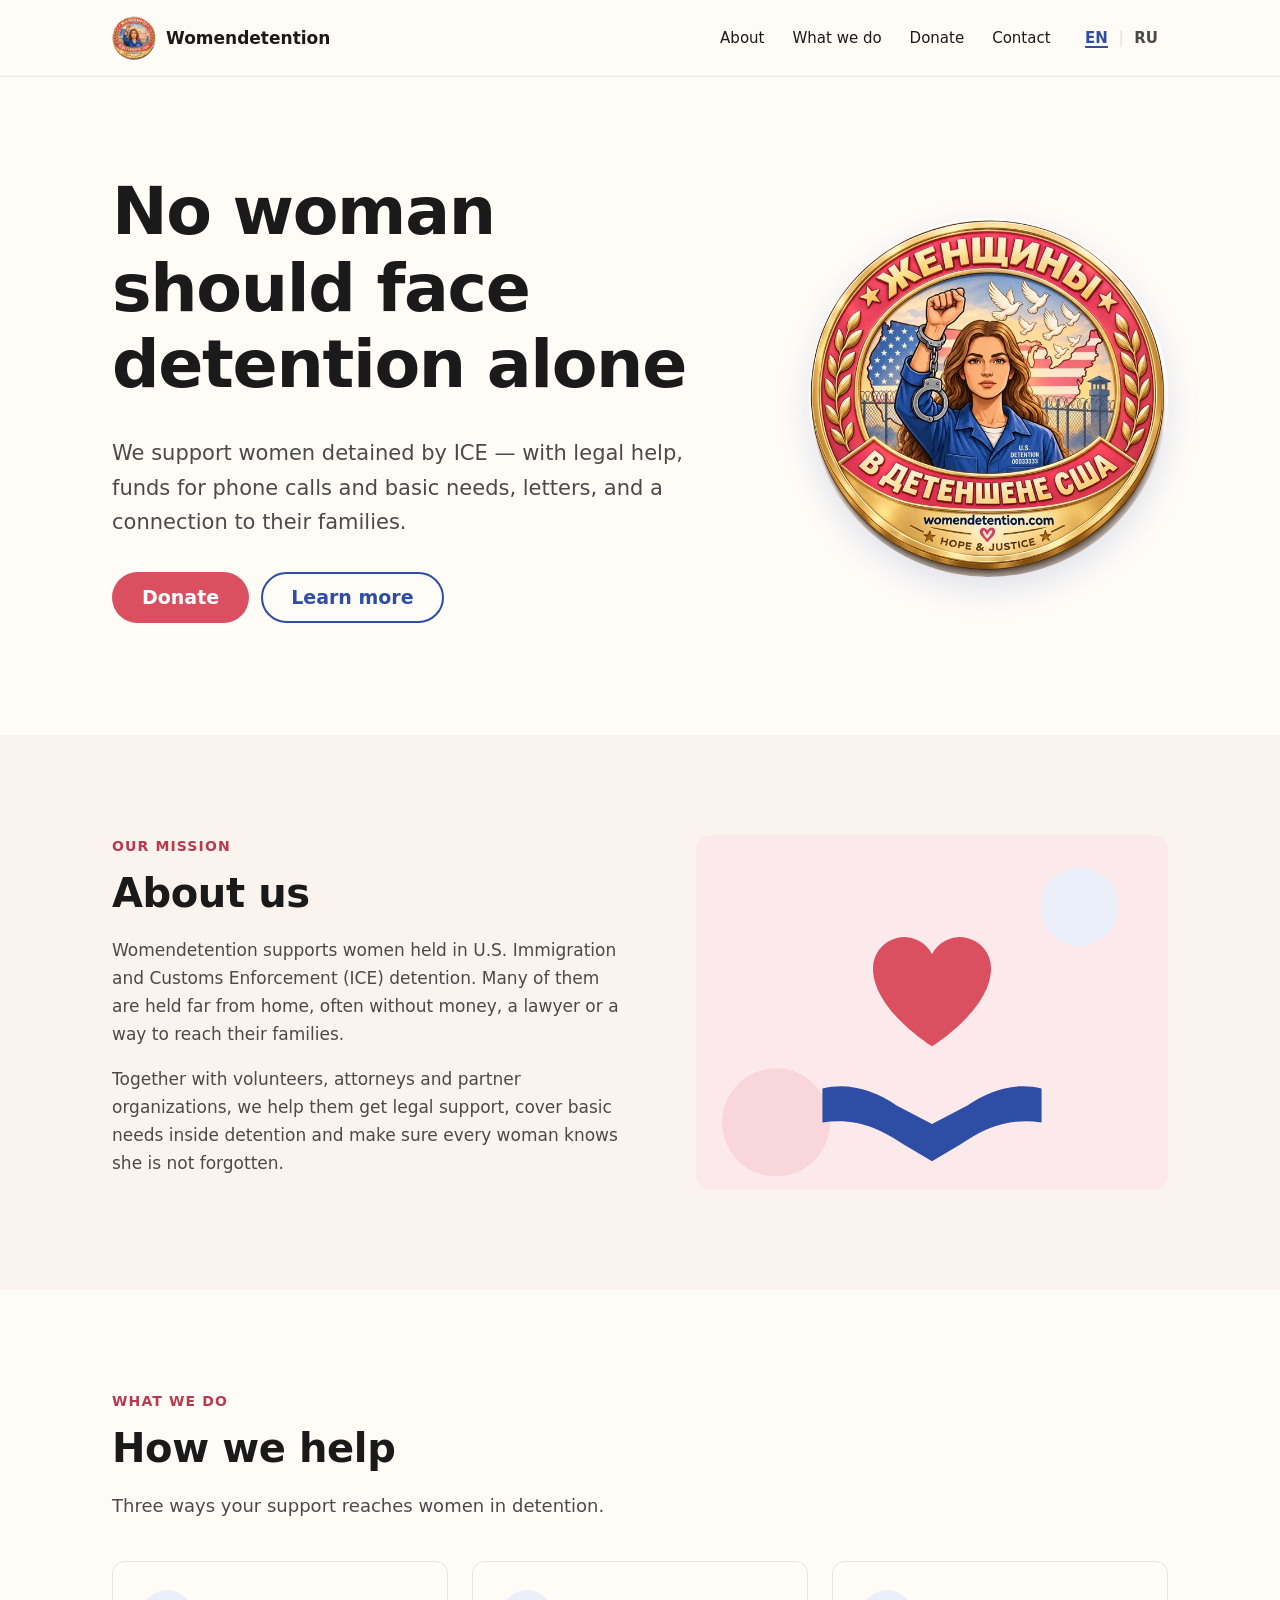
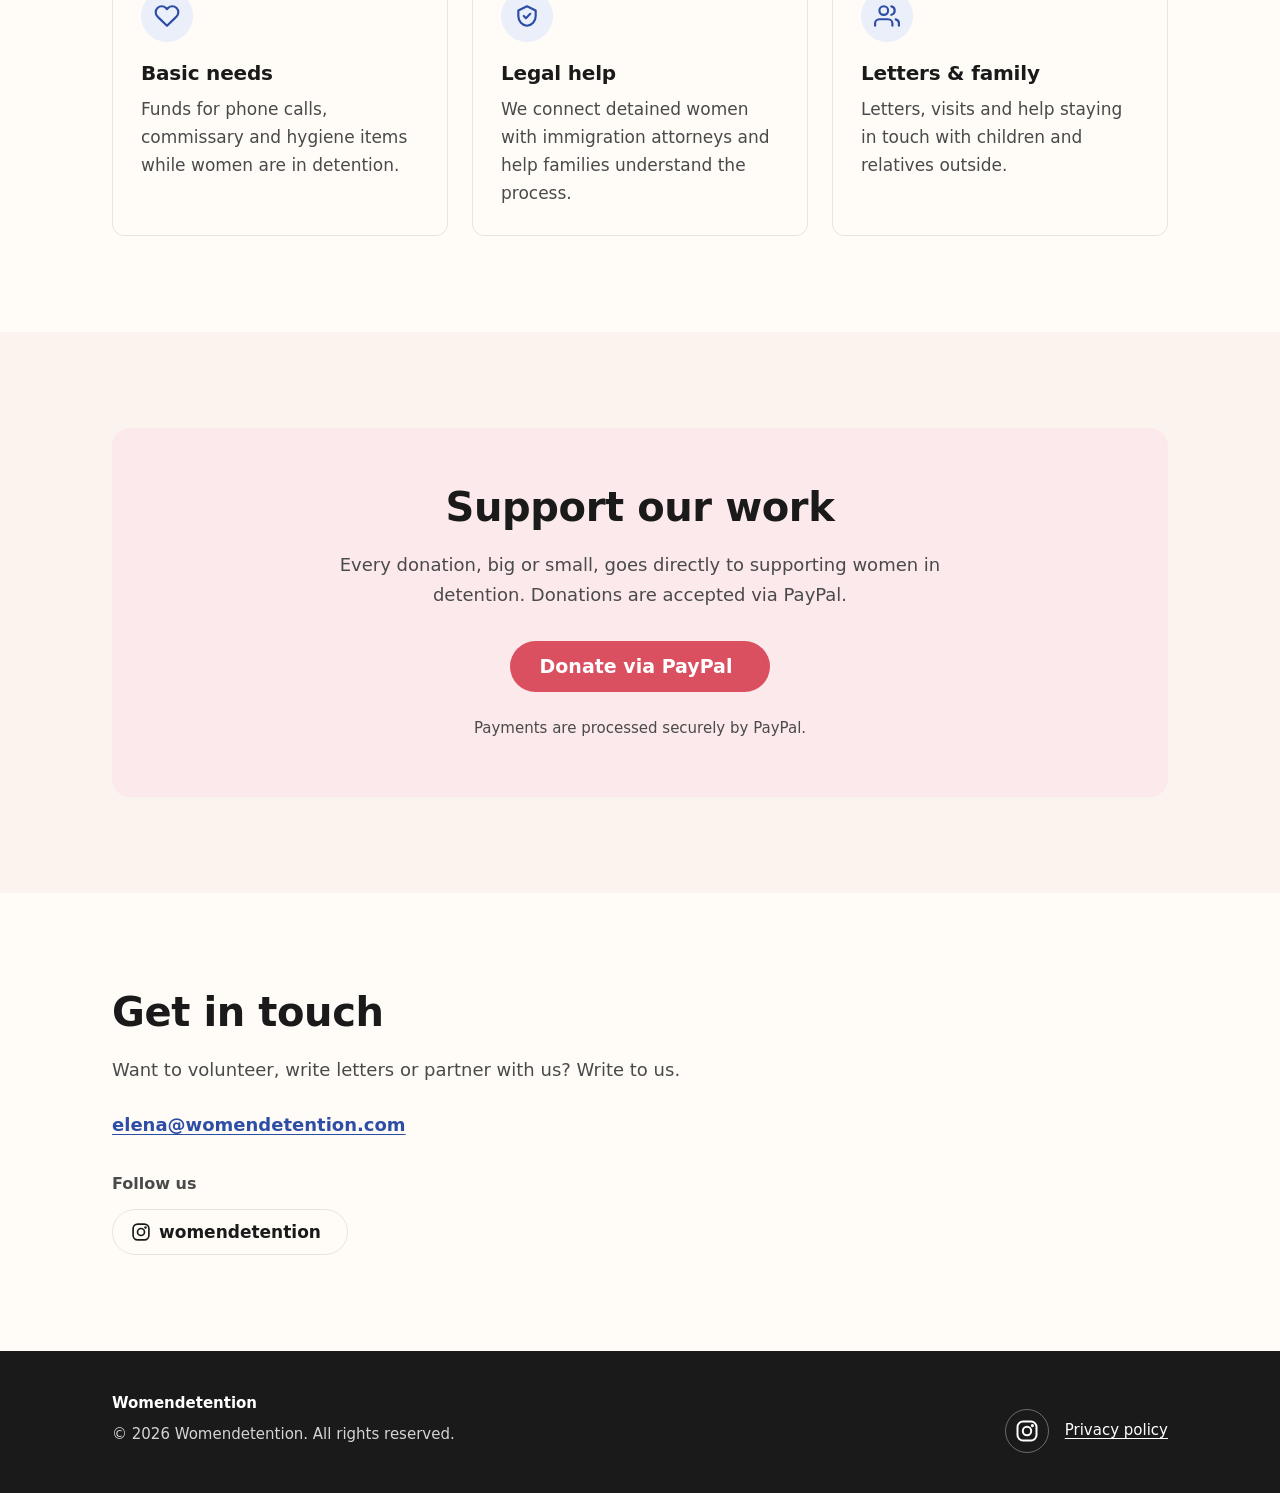
==== commit be8e973f: "Set contact email and drop @ from Instagram label Co-Authored-By: Claude Opus 5 <noreply@anthropic.c" ====
--- a/index.html
+++ b/index.html
@@ -164,8 +164,7 @@
         <h2 class="section-title" id="contact-title">Get in touch</h2>
         <p class="section-lead">Want to volunteer, write letters or partner with us? Write to us.</p>
         <ul class="contact-list">
-          <!-- TODO: real email -->
-          <li><a href="mailto:hello@example.org">hello@example.org</a></li>
+          <li><a href="mailto:elena@womendetention.com">elena@womendetention.com</a></li>
         </ul>
 
         <p class="contact-label">Follow us</p>
@@ -174,7 +173,7 @@
           <li>
             <a href="https://www.instagram.com/womendetention/" target="_blank" rel="noopener noreferrer">
               <svg class="social-icon" viewBox="0 0 24 24" width="20" height="20" fill="none" stroke="currentColor" stroke-width="2" stroke-linecap="round" stroke-linejoin="round" aria-hidden="true"><rect x="2.5" y="2.5" width="19" height="19" rx="5.5"/><circle cx="12" cy="12" r="4.2"/><circle cx="17.4" cy="6.6" r="0.6" fill="currentColor"/></svg>
-              <span class="sr-only">Instagram: </span>@womendetention<span class="sr-only"> (opens in a new tab)</span>
+              <span class="sr-only">Instagram: </span>womendetention<span class="sr-only"> (opens in a new tab)</span>
             </a>
           </li>
           <!-- More networks — uncomment and insert links when ready:
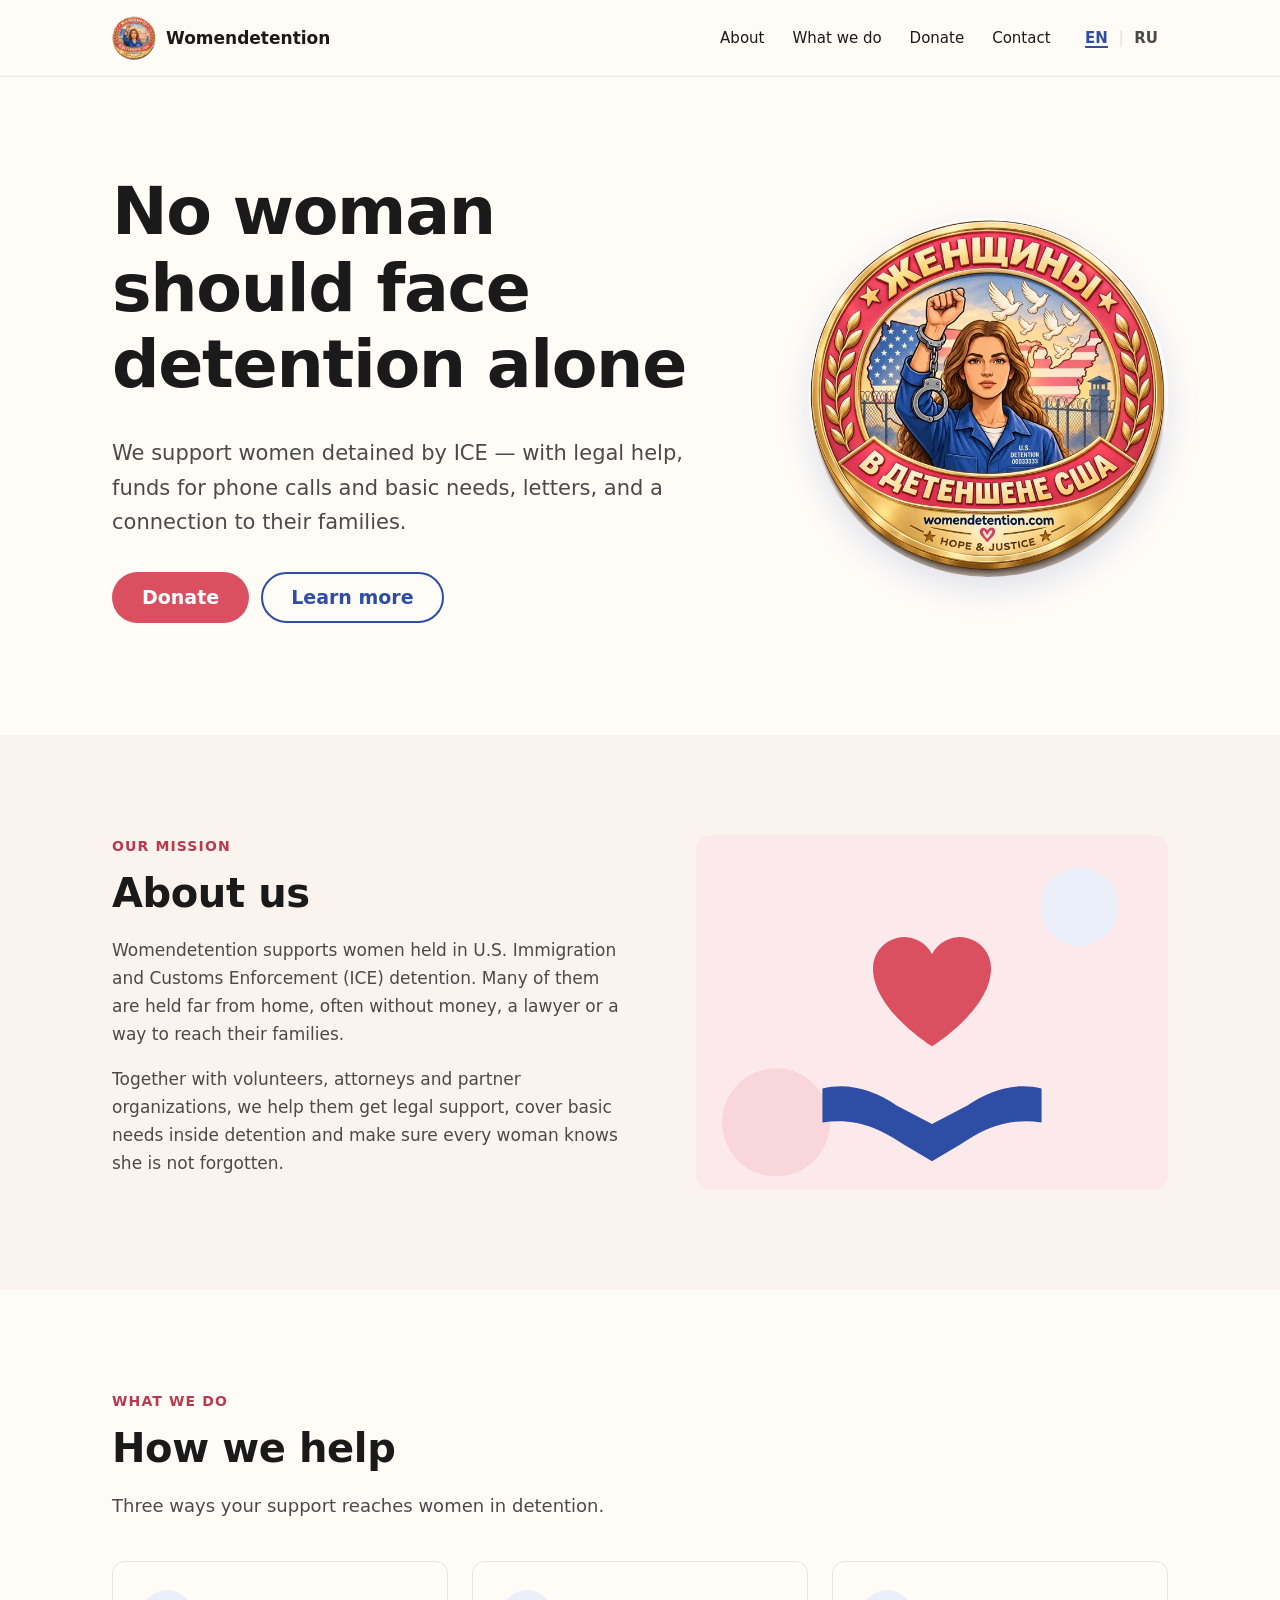
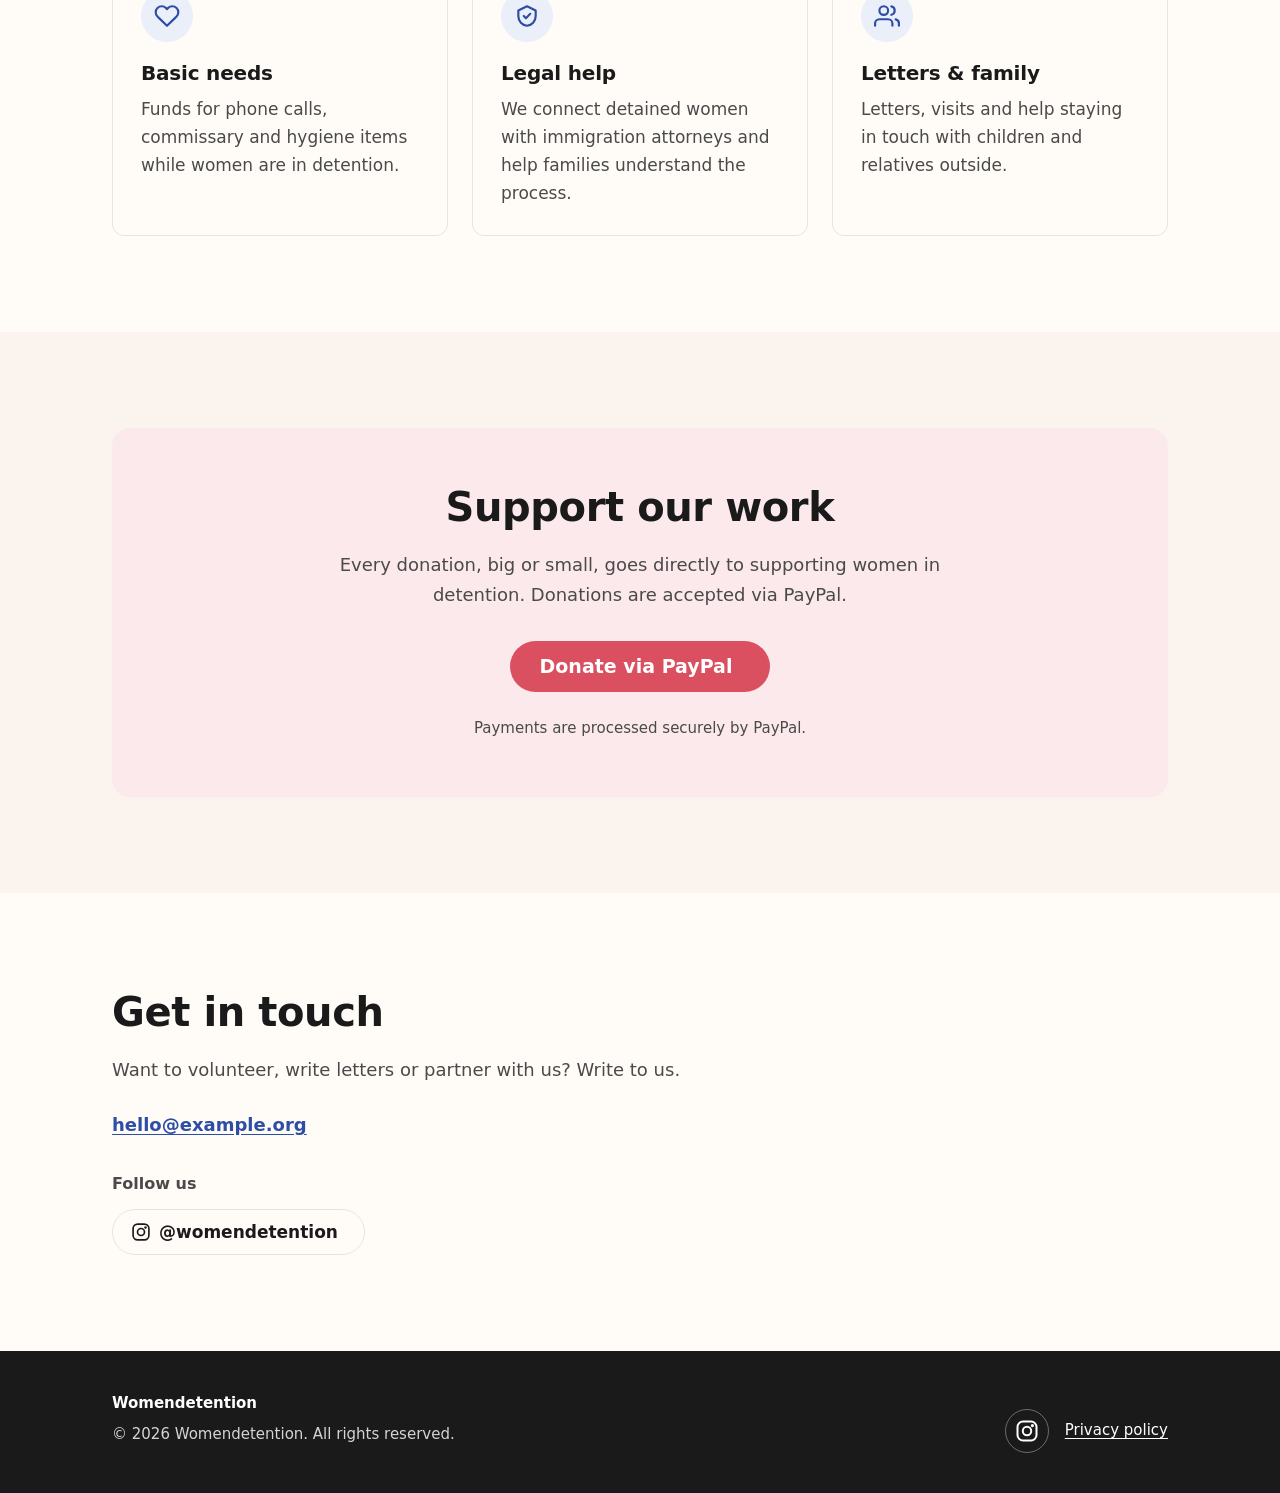
==== commit 69ef2250: "Revert "Set contact email and drop @ from Instagram label" This reverts commit be8e973 at the owner'" ====
--- a/index.html
+++ b/index.html
@@ -164,7 +164,8 @@
         <h2 class="section-title" id="contact-title">Get in touch</h2>
         <p class="section-lead">Want to volunteer, write letters or partner with us? Write to us.</p>
         <ul class="contact-list">
-          <li><a href="mailto:elena@womendetention.com">elena@womendetention.com</a></li>
+          <!-- TODO: real email -->
+          <li><a href="mailto:hello@example.org">hello@example.org</a></li>
         </ul>
 
         <p class="contact-label">Follow us</p>
@@ -173,7 +174,7 @@
           <li>
             <a href="https://www.instagram.com/womendetention/" target="_blank" rel="noopener noreferrer">
               <svg class="social-icon" viewBox="0 0 24 24" width="20" height="20" fill="none" stroke="currentColor" stroke-width="2" stroke-linecap="round" stroke-linejoin="round" aria-hidden="true"><rect x="2.5" y="2.5" width="19" height="19" rx="5.5"/><circle cx="12" cy="12" r="4.2"/><circle cx="17.4" cy="6.6" r="0.6" fill="currentColor"/></svg>
-              <span class="sr-only">Instagram: </span>womendetention<span class="sr-only"> (opens in a new tab)</span>
+              <span class="sr-only">Instagram: </span>@womendetention<span class="sr-only"> (opens in a new tab)</span>
             </a>
           </li>
           <!-- More networks — uncomment and insert links when ready:
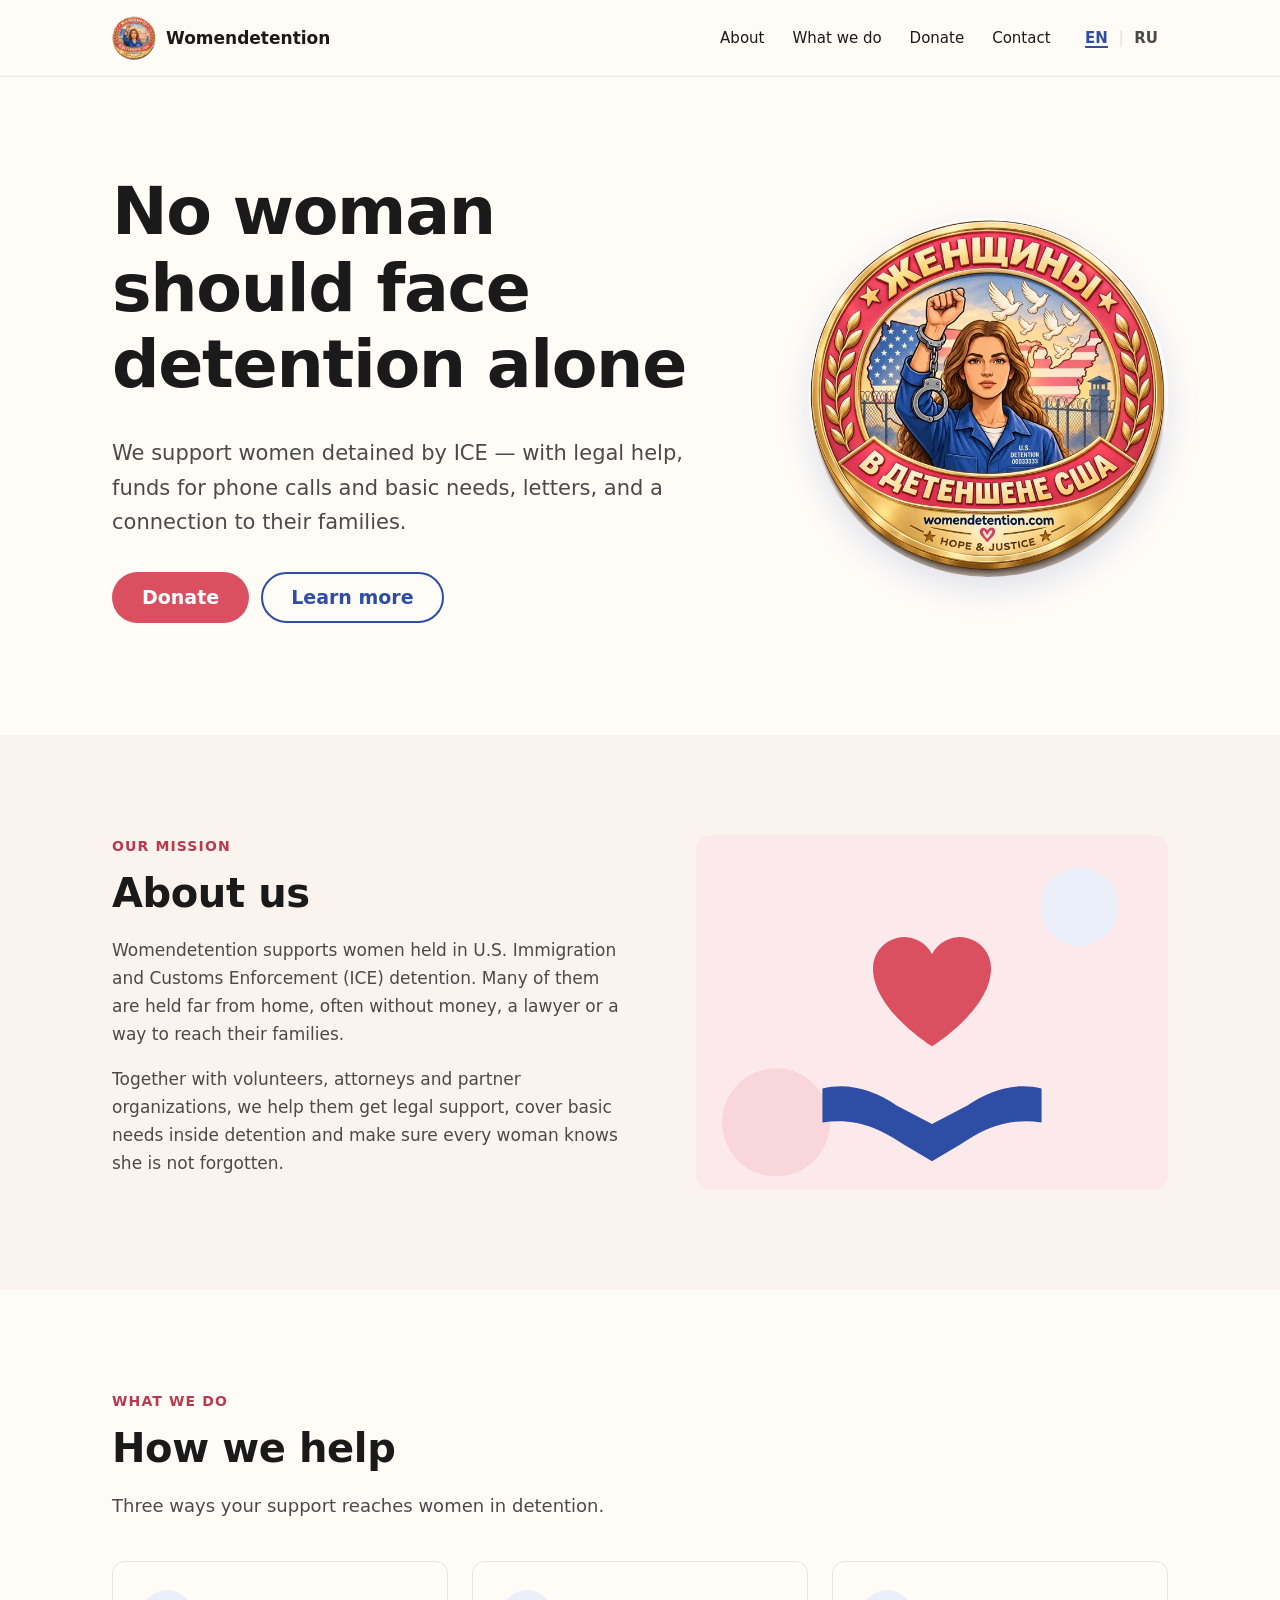
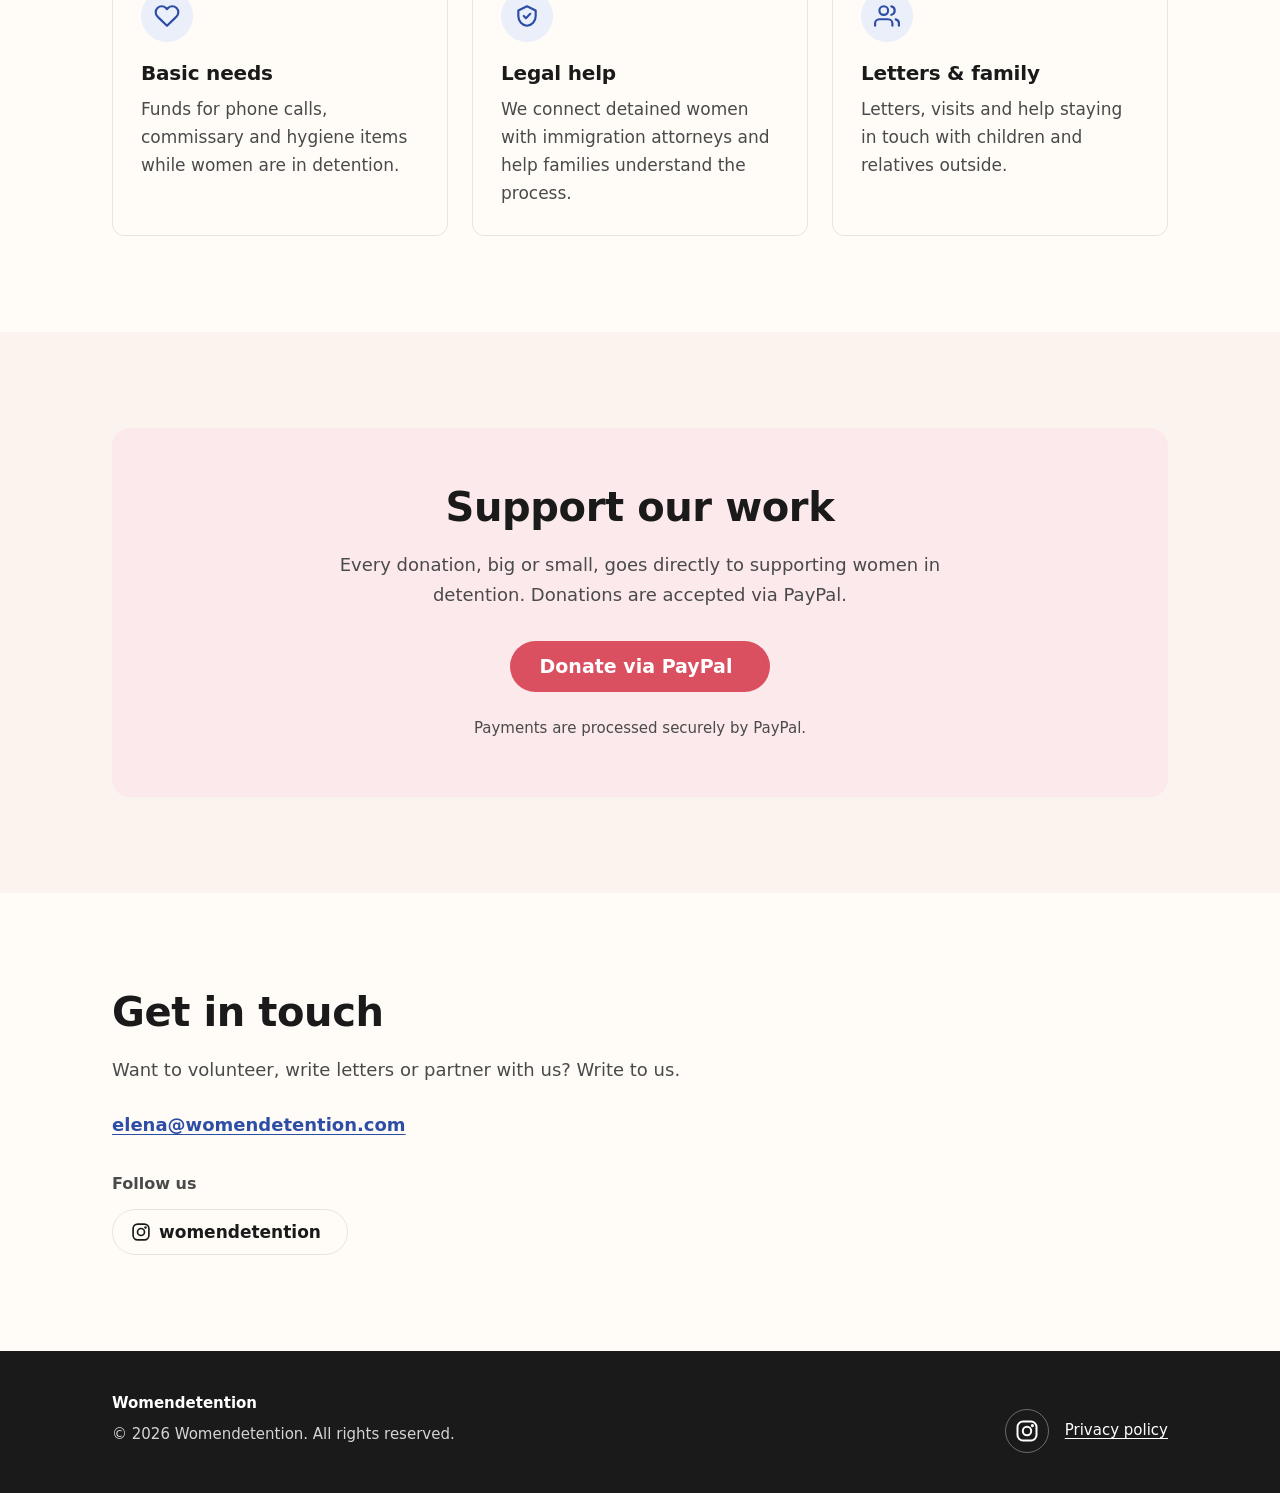
==== commit 41a7e186: "Set contact email and drop @ from Instagram label Re-applies be8e973.  Co-Authored-By: Claude Opus 5" ====
--- a/index.html
+++ b/index.html
@@ -164,8 +164,7 @@
         <h2 class="section-title" id="contact-title">Get in touch</h2>
         <p class="section-lead">Want to volunteer, write letters or partner with us? Write to us.</p>
         <ul class="contact-list">
-          <!-- TODO: real email -->
-          <li><a href="mailto:hello@example.org">hello@example.org</a></li>
+          <li><a href="mailto:elena@womendetention.com">elena@womendetention.com</a></li>
         </ul>
 
         <p class="contact-label">Follow us</p>
@@ -174,7 +173,7 @@
           <li>
             <a href="https://www.instagram.com/womendetention/" target="_blank" rel="noopener noreferrer">
               <svg class="social-icon" viewBox="0 0 24 24" width="20" height="20" fill="none" stroke="currentColor" stroke-width="2" stroke-linecap="round" stroke-linejoin="round" aria-hidden="true"><rect x="2.5" y="2.5" width="19" height="19" rx="5.5"/><circle cx="12" cy="12" r="4.2"/><circle cx="17.4" cy="6.6" r="0.6" fill="currentColor"/></svg>
-              <span class="sr-only">Instagram: </span>@womendetention<span class="sr-only"> (opens in a new tab)</span>
+              <span class="sr-only">Instagram: </span>womendetention<span class="sr-only"> (opens in a new tab)</span>
             </a>
           </li>
           <!-- More networks — uncomment and insert links when ready:
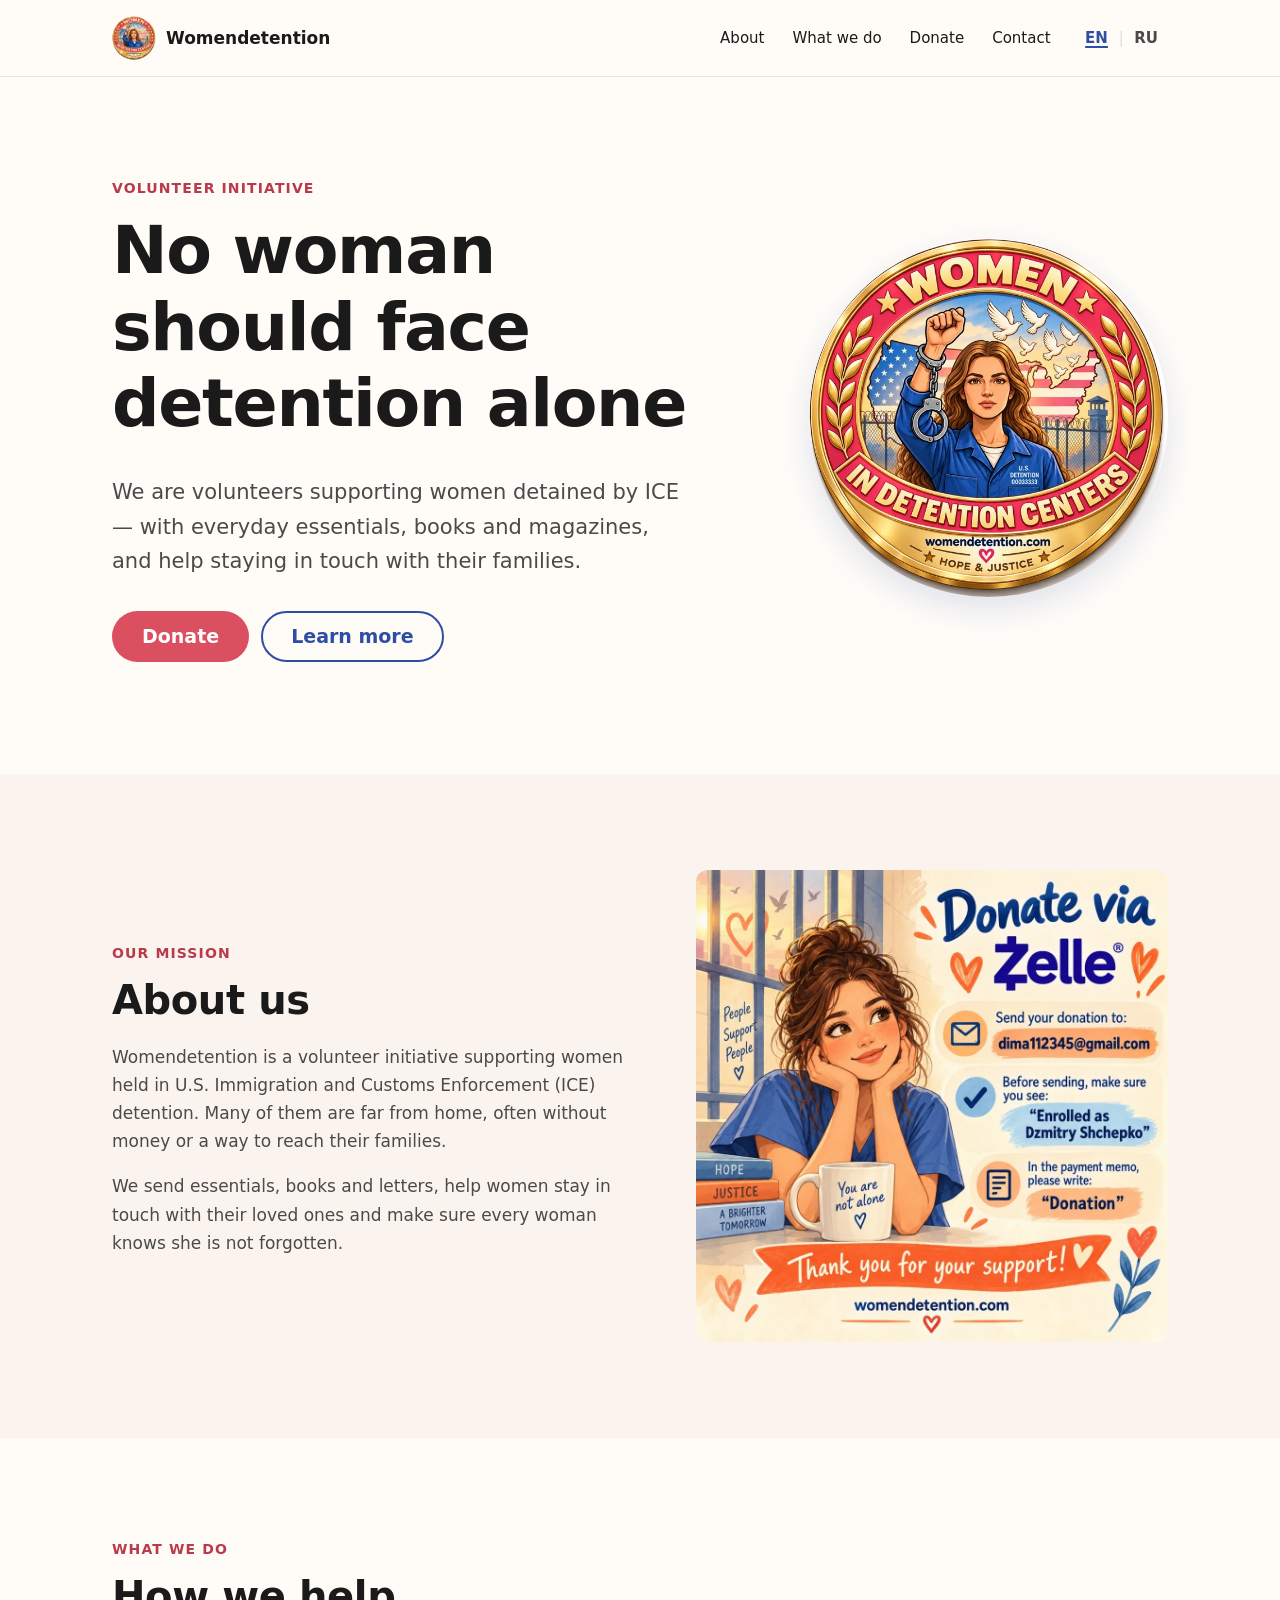
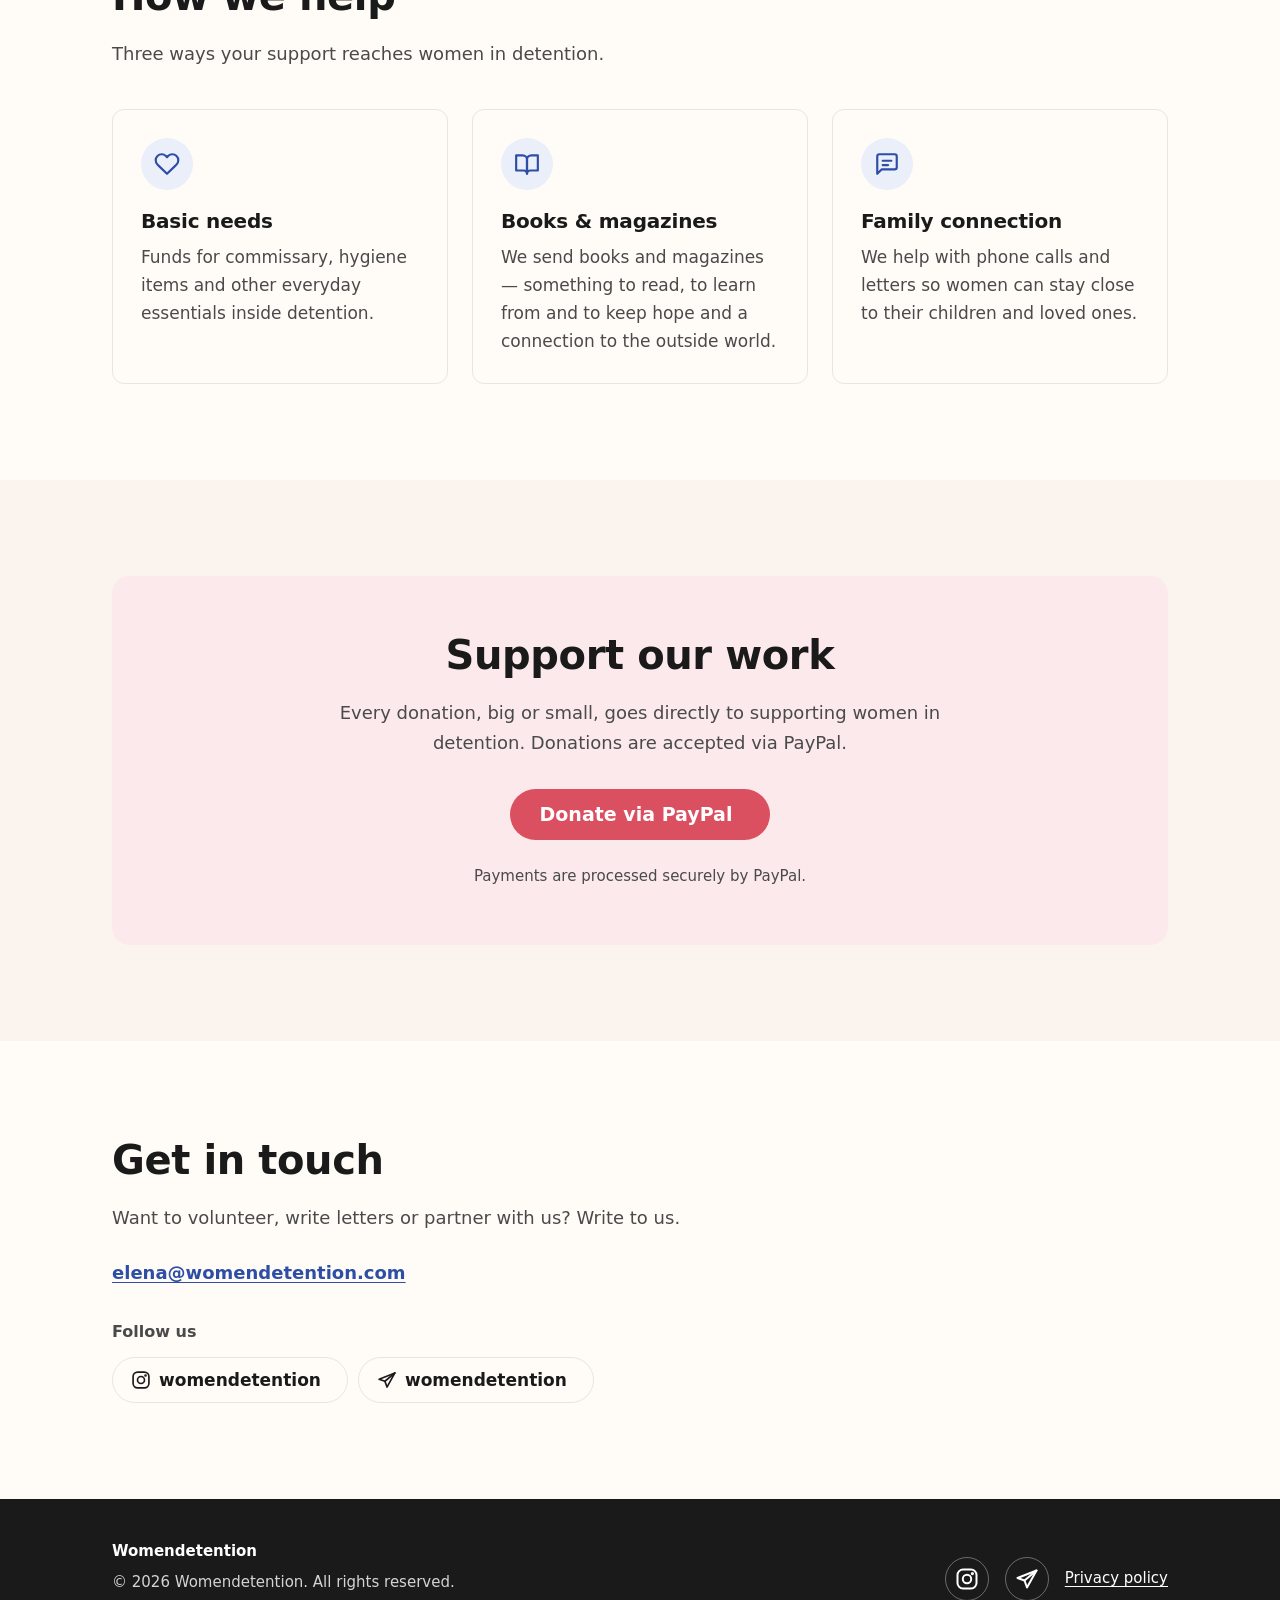
==== commit 4e72453c: "Volunteer framing, new help cards, Zelle poster, Telegram, English emblem - Hero: 'Volunteer initiat" ====
--- a/index.html
+++ b/index.html
@@ -6,7 +6,7 @@
 
   <!-- Page title and description (shown in search results and link previews) -->
   <title>Womendetention — Support for women in ICE detention</title>
-  <meta name="description" content="Womendetention supports women detained by ICE: legal help, funds for calls and basic needs, letters and connection with their families. Learn about our work and donate.">
+  <meta name="description" content="Womendetention is a volunteer initiative supporting women held in ICE detention: everyday essentials, books and magazines, and help staying in touch with family.">
 
   <!-- Language versions. Domain: womendetention.com -->
   <link rel="canonical" href="https://womendetention.com/">
@@ -25,9 +25,9 @@
   <!-- ================= HEADER ================= -->
   <header class="site-header">
     <div class="container header-inner">
-      <!-- Logo + name. Small logo: assets/logo-small.jpg -->
+      <!-- Logo + name. Small logo (English): assets/logo-en-small.jpg -->
       <a class="brand" href="#top">
-        <img src="assets/logo-small.jpg" alt="" width="44" height="44">
+        <img src="assets/logo-en-small.jpg" alt="" width="44" height="44">
         <span>Womendetention</span>
       </a>
 
@@ -60,14 +60,16 @@
     <!-- ================= HERO ================= -->
     <section class="hero" id="top" aria-labelledby="hero-title">
       <div class="container hero-grid">
-        <!-- Emblem / Эмблема: assets/logo.jpg -->
-        <img class="hero-emblem" src="assets/logo.jpg" width="640" height="640"
-             alt="Womendetention emblem: a woman in a blue uniform raises her fist with an open handcuff, doves fly over the map of the USA">
+        <!-- Emblem (English): assets/logo-en.jpg -->
+        <img class="hero-emblem" src="assets/logo-en.jpg" width="640" height="640"
+             alt="Womendetention emblem “Women in Detention Centers”: a woman in a blue uniform raises her fist with an open handcuff, doves fly over the map of the USA">
         <div class="hero-text">
+          <span class="eyebrow">Volunteer initiative</span>
           <h1 id="hero-title">No woman should face detention alone</h1>
           <p class="hero-subtitle">
-            We support women detained by ICE — with legal help, funds for phone
-            calls and basic needs, letters, and a connection to their families.
+            We are volunteers supporting women detained by ICE — with everyday
+            essentials, books and magazines, and help staying in touch with
+            their families.
             <!-- TODO: edit this subtitle -->
           </p>
           <div class="hero-actions">
@@ -86,19 +88,20 @@
           <h2 class="section-title" id="about-title">About us</h2>
           <!-- TODO: replace with your mission text -->
           <p>
-            Womendetention supports women held in U.S. Immigration and Customs
-            Enforcement (ICE) detention. Many of them are held far from home,
-            often without money, a lawyer or a way to reach their families.
+            Womendetention is a volunteer initiative supporting women held in
+            U.S. Immigration and Customs Enforcement (ICE) detention. Many of
+            them are far from home, often without money or a way to reach
+            their families.
           </p>
           <p>
-            Together with volunteers, attorneys and partner organizations, we
-            help them get legal support, cover basic needs inside detention
-            and make sure every woman knows she is not forgotten.
+            We send essentials, books and letters, help women stay in touch
+            with their loved ones and make sure every woman knows she is not
+            forgotten.
           </p>
         </div>
-        <!-- Replace assets/about.svg with a real photo (e.g. assets/about.jpg) and update alt -->
-        <img class="about-image" src="assets/about.svg" width="560" height="420"
-             alt="Illustration: two hands holding a heart">
+        <!-- Zelle donation poster (EN). To update the details, replace assets/zelle-en.jpg and this alt text. -->
+        <img class="about-image" src="assets/zelle-en.jpg" width="1000" height="1000" loading="lazy"
+             alt="Donate via Zelle. Send your donation to dima112345@gmail.com. Before sending, make sure you see “Enrolled as Dzmitry Shchepko”. In the payment memo, please write “Donation”. Thank you for your support!">
       </div>
     </section>
 
@@ -116,23 +119,23 @@
               <svg viewBox="0 0 24 24" fill="none" stroke="currentColor" stroke-width="2" stroke-linecap="round" stroke-linejoin="round"><path d="M20.8 4.6a5.5 5.5 0 0 0-7.8 0L12 5.7l-1-1.1a5.5 5.5 0 0 0-7.8 7.8l1 1.1L12 21l7.8-7.5 1-1.1a5.5 5.5 0 0 0 0-7.8z"/></svg>
             </div>
             <h3>Basic needs</h3>
-            <p>Funds for phone calls, commissary and hygiene items while women are in detention.</p>
+            <p>Funds for commissary, hygiene items and other everyday essentials inside detention.</p>
           </li>
           <!-- Card 2 -->
           <li class="card">
             <div class="card-icon" aria-hidden="true">
-              <svg viewBox="0 0 24 24" fill="none" stroke="currentColor" stroke-width="2" stroke-linecap="round" stroke-linejoin="round"><path d="M12 3l8 4v5c0 5-3.5 8.5-8 9-4.5-.5-8-4-8-9V7l8-4z"/><path d="M9 12l2 2 4-4"/></svg>
+              <svg viewBox="0 0 24 24" fill="none" stroke="currentColor" stroke-width="2" stroke-linecap="round" stroke-linejoin="round"><path d="M2 4h6a4 4 0 0 1 4 4v13a3 3 0 0 0-3-3H2z"/><path d="M22 4h-6a4 4 0 0 0-4 4v13a3 3 0 0 1 3-3h7z"/></svg>
             </div>
-            <h3>Legal help</h3>
-            <p>We connect detained women with immigration attorneys and help families understand the process.</p>
+            <h3>Books &amp; magazines</h3>
+            <p>We send books and magazines — something to read, to learn from and to keep hope and a connection to the outside world.</p>
           </li>
           <!-- Card 3 -->
           <li class="card">
             <div class="card-icon" aria-hidden="true">
-              <svg viewBox="0 0 24 24" fill="none" stroke="currentColor" stroke-width="2" stroke-linecap="round" stroke-linejoin="round"><path d="M17 21v-2a4 4 0 0 0-4-4H5a4 4 0 0 0-4 4v2"/><circle cx="9" cy="7" r="4"/><path d="M23 21v-2a4 4 0 0 0-3-3.9"/><path d="M16 3.1a4 4 0 0 1 0 7.8"/></svg>
+              <svg viewBox="0 0 24 24" fill="none" stroke="currentColor" stroke-width="2" stroke-linecap="round" stroke-linejoin="round"><path d="M21 15a2 2 0 0 1-2 2H7l-4 4V5a2 2 0 0 1 2-2h14a2 2 0 0 1 2 2z"/><path d="M8 9h8"/><path d="M8 13h5"/></svg>
             </div>
-            <h3>Letters &amp; family</h3>
-            <p>Letters, visits and help staying in touch with children and relatives outside.</p>
+            <h3>Family connection</h3>
+            <p>We help with phone calls and letters so women can stay close to their children and loved ones.</p>
           </li>
         </ul>
       </div>
@@ -176,9 +179,15 @@
               <span class="sr-only">Instagram: </span>womendetention<span class="sr-only"> (opens in a new tab)</span>
             </a>
           </li>
+          <!-- Telegram -->
+          <li>
+            <a href="https://t.me/womendetention" target="_blank" rel="noopener noreferrer">
+              <svg class="social-icon" viewBox="0 0 24 24" width="20" height="20" fill="none" stroke="currentColor" stroke-width="2" stroke-linecap="round" stroke-linejoin="round" aria-hidden="true"><path d="M21.5 3.5 2.5 11l7 2.5 2.5 7 9.5-17z"/><path d="M9.5 13.5 21.5 3.5"/></svg>
+              <span class="sr-only">Telegram: </span>womendetention<span class="sr-only"> (opens in a new tab)</span>
+            </a>
+          </li>
           <!-- More networks — uncomment and insert links when ready:
           <li><a href="https://facebook.com/..." target="_blank" rel="noopener noreferrer">Facebook<span class="sr-only"> (opens in a new tab)</span></a></li>
-          <li><a href="https://t.me/..." target="_blank" rel="noopener noreferrer">Telegram<span class="sr-only"> (opens in a new tab)</span></a></li>
           <li><a href="https://youtube.com/..." target="_blank" rel="noopener noreferrer">YouTube<span class="sr-only"> (opens in a new tab)</span></a></li>
           -->
         </ul>
@@ -202,6 +211,11 @@
            aria-label="Womendetention on Instagram (opens in a new tab)">
           <svg class="social-icon" viewBox="0 0 24 24" width="24" height="24" fill="none" stroke="currentColor" stroke-width="2" stroke-linecap="round" stroke-linejoin="round" aria-hidden="true"><rect x="2.5" y="2.5" width="19" height="19" rx="5.5"/><circle cx="12" cy="12" r="4.2"/><circle cx="17.4" cy="6.6" r="0.6" fill="currentColor"/></svg>
         </a>
+        <!-- Telegram icon -->
+        <a class="footer-social" href="https://t.me/womendetention" target="_blank" rel="noopener noreferrer"
+           aria-label="Womendetention on Telegram (opens in a new tab)">
+          <svg class="social-icon" viewBox="0 0 24 24" width="24" height="24" fill="none" stroke="currentColor" stroke-width="2" stroke-linecap="round" stroke-linejoin="round" aria-hidden="true"><path d="M21.5 3.5 2.5 11l7 2.5 2.5 7 9.5-17z"/><path d="M9.5 13.5 21.5 3.5"/></svg>
+        </a>
         <a href="privacy.html">Privacy policy</a>
       </div>
     </div>
--- a/style.css
+++ b/style.css
@@ -629,6 +629,43 @@
   padding-bottom: 72px;
 }
 
+.page-content h1 {
+  font-size: clamp(2rem, 6vw, 2.75rem);
+}
+
+.page-content h2 {
+  margin-top: 2em;
+  font-size: 1.375rem;
+}
+
+.page-content ul {
+  padding-left: 1.25em;
+}
+
+.page-content li {
+  margin-bottom: 0.4em;
+}
+
+/* "Back to home" + other language, on one line */
+.page-nav {
+  display: flex;
+  flex-wrap: wrap;
+  justify-content: space-between;
+  gap: 8px 24px;
+  margin-bottom: 32px;
+}
+
+.page-nav a {
+  display: inline-flex;
+  align-items: center;
+  min-height: 44px;
+}
+
+.page-meta {
+  color: var(--color-muted);
+  font-size: 0.9375rem;
+}
+
 /* ==========================================================================
    Very small phones (iPhone SE 1st gen, small Androids: 320–359px)
    ========================================================================== */
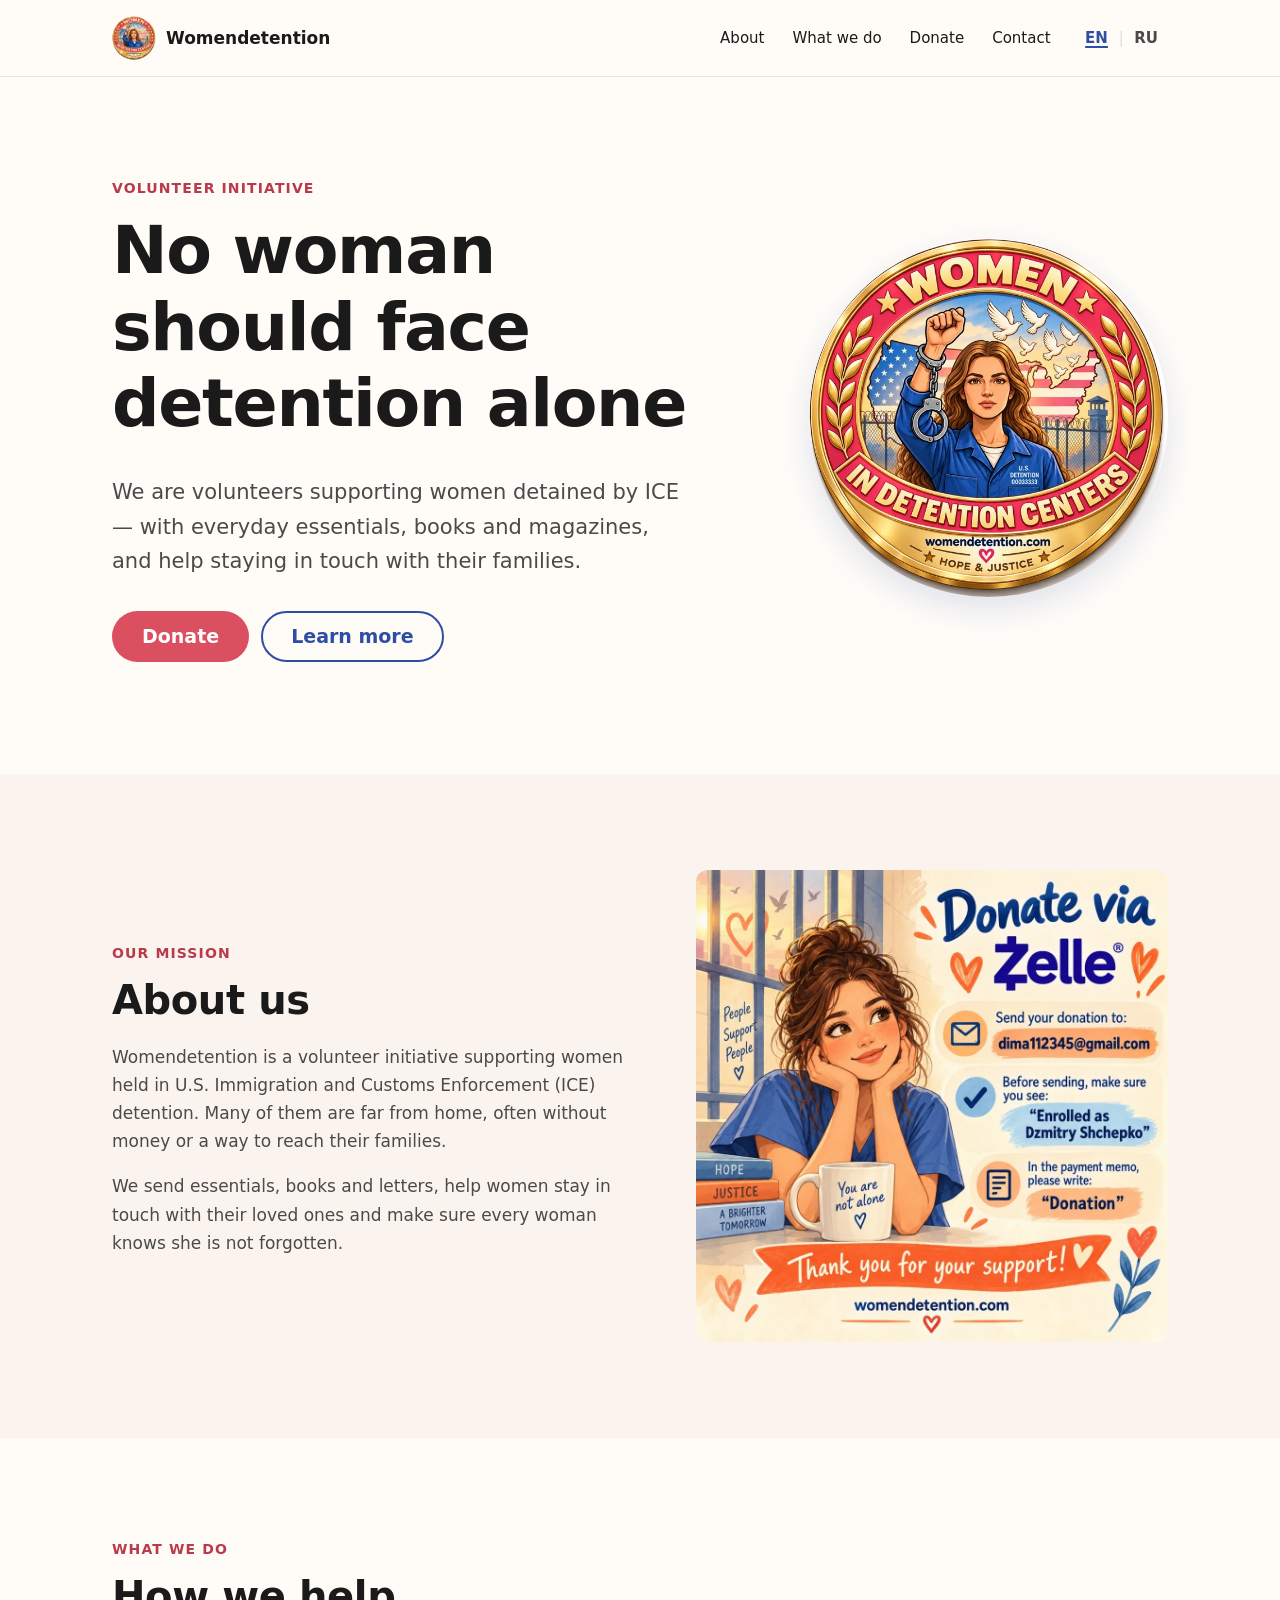
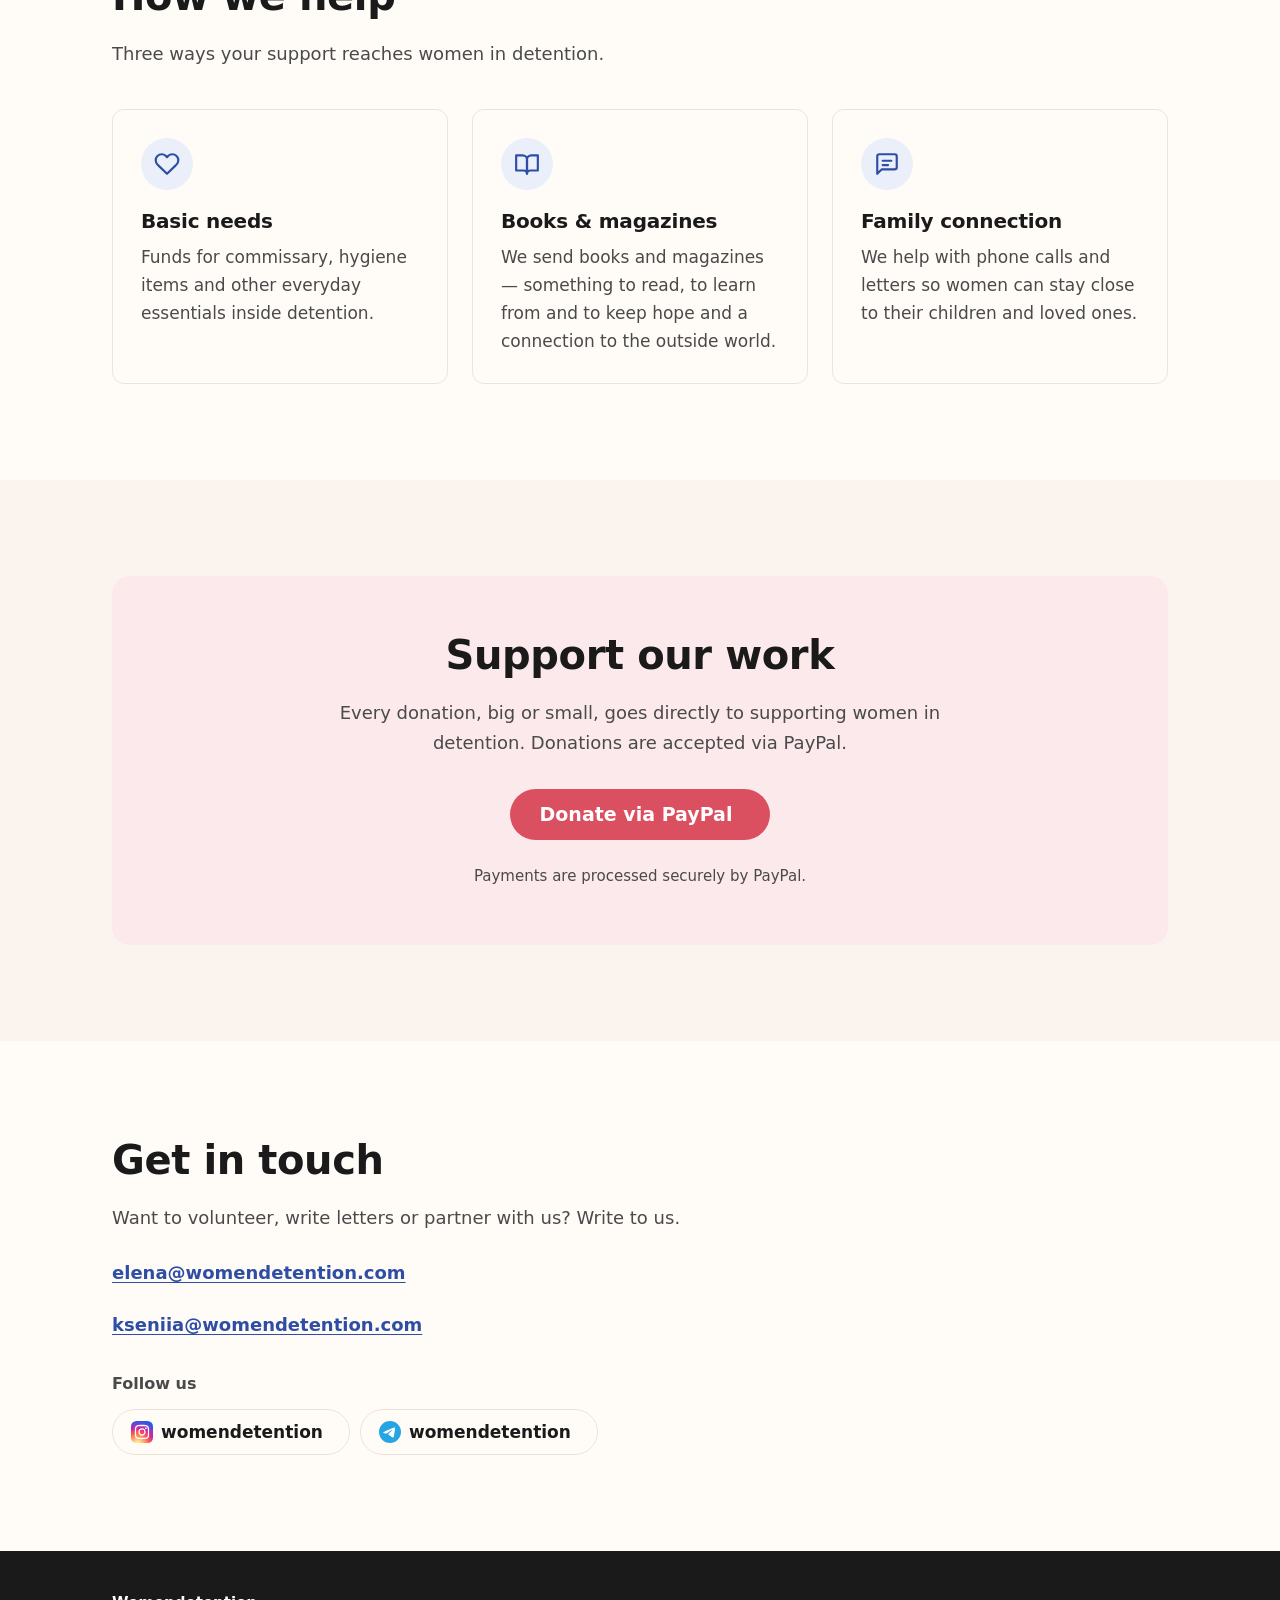
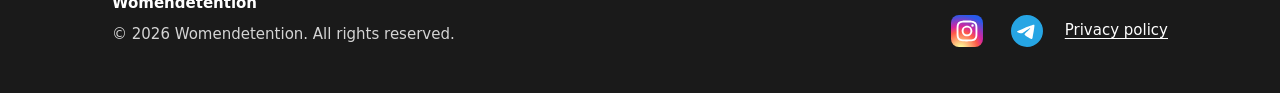
==== commit 3f2f42bb: "Use official Instagram/Telegram logos, add second contact email Logos from Simple Icons (CC0) in bra" ====
--- a/index.html
+++ b/index.html
@@ -168,6 +168,7 @@
         <p class="section-lead">Want to volunteer, write letters or partner with us? Write to us.</p>
         <ul class="contact-list">
           <li><a href="mailto:elena@womendetention.com">elena@womendetention.com</a></li>
+          <li><a href="mailto:kseniia@womendetention.com">kseniia@womendetention.com</a></li>
         </ul>
 
         <p class="contact-label">Follow us</p>
@@ -175,14 +176,14 @@
           <!-- Instagram -->
           <li>
             <a href="https://www.instagram.com/womendetention/" target="_blank" rel="noopener noreferrer">
-              <svg class="social-icon" viewBox="0 0 24 24" width="20" height="20" fill="none" stroke="currentColor" stroke-width="2" stroke-linecap="round" stroke-linejoin="round" aria-hidden="true"><rect x="2.5" y="2.5" width="19" height="19" rx="5.5"/><circle cx="12" cy="12" r="4.2"/><circle cx="17.4" cy="6.6" r="0.6" fill="currentColor"/></svg>
+              <svg class="social-logo" viewBox="0 0 24 24" width="22" height="22" aria-hidden="true"><defs><radialGradient id="ig-grad-1" cx="0.3" cy="1.07" r="1.2"><stop offset="0" stop-color="#fdf497"/><stop offset="0.08" stop-color="#fdf497"/><stop offset="0.45" stop-color="#fd5949"/><stop offset="0.6" stop-color="#d6249f"/><stop offset="0.9" stop-color="#285aeb"/></radialGradient></defs><rect width="24" height="24" rx="6" fill="url(#ig-grad-1)"/><path fill="#fff" transform="translate(4.2 4.2) scale(0.65)" d="M7.0301.084c-1.2768.0602-2.1487.264-2.911.5634-.7888.3075-1.4575.72-2.1228 1.3877-.6652.6677-1.075 1.3368-1.3802 2.127-.2954.7638-.4956 1.6365-.552 2.914-.0564 1.2775-.0689 1.6882-.0626 4.947.0062 3.2586.0206 3.6671.0825 4.9473.061 1.2765.264 2.1482.5635 2.9107.308.7889.72 1.4573 1.388 2.1228.6679.6655 1.3365 1.0743 2.1285 1.38.7632.295 1.6361.4961 2.9134.552 1.2773.056 1.6884.069 4.9462.0627 3.2578-.0062 3.668-.0207 4.9478-.0814 1.28-.0607 2.147-.2652 2.9098-.5633.7889-.3086 1.4578-.72 2.1228-1.3881.665-.6682 1.0745-1.3378 1.3795-2.1284.2957-.7632.4966-1.636.552-2.9124.056-1.2809.0692-1.6898.063-4.948-.0063-3.2583-.021-3.6668-.0817-4.9465-.0607-1.2797-.264-2.1487-.5633-2.9117-.3084-.7889-.72-1.4568-1.3876-2.1228C21.2982 1.33 20.628.9208 19.8378.6165 19.074.321 18.2017.1197 16.9244.0645 15.6471.0093 15.236-.005 11.977.0014 8.718.0076 8.31.0215 7.0301.0839m.1402 21.6932c-1.17-.0509-1.8053-.2453-2.2287-.408-.5606-.216-.96-.4771-1.3819-.895-.422-.4178-.6811-.8186-.9-1.378-.1644-.4234-.3624-1.058-.4171-2.228-.0595-1.2645-.072-1.6442-.079-4.848-.007-3.2037.0053-3.583.0607-4.848.05-1.169.2456-1.805.408-2.2282.216-.5613.4762-.96.895-1.3816.4188-.4217.8184-.6814 1.3783-.9003.423-.1651 1.0575-.3614 2.227-.4171 1.2655-.06 1.6447-.072 4.848-.079 3.2033-.007 3.5835.005 4.8495.0608 1.169.0508 1.8053.2445 2.228.408.5608.216.96.4754 1.3816.895.4217.4194.6816.8176.9005 1.3787.1653.4217.3617 1.056.4169 2.2263.0602 1.2655.0739 1.645.0796 4.848.0058 3.203-.0055 3.5834-.061 4.848-.051 1.17-.245 1.8055-.408 2.2294-.216.5604-.4763.96-.8954 1.3814-.419.4215-.8181.6811-1.3783.9-.4224.1649-1.0577.3617-2.2262.4174-1.2656.0595-1.6448.072-4.8493.079-3.2045.007-3.5825-.006-4.848-.0608M16.953 5.5864A1.44 1.44 0 1 0 18.39 4.144a1.44 1.44 0 0 0-1.437 1.4424M5.8385 12.012c.0067 3.4032 2.7706 6.1557 6.173 6.1493 3.4026-.0065 6.157-2.7701 6.1506-6.1733-.0065-3.4032-2.771-6.1565-6.174-6.1498-3.403.0067-6.156 2.771-6.1496 6.1738M8 12.0077a4 4 0 1 1 4.008 3.9921A3.9996 3.9996 0 0 1 8 12.0077"/></svg>
               <span class="sr-only">Instagram: </span>womendetention<span class="sr-only"> (opens in a new tab)</span>
             </a>
           </li>
           <!-- Telegram -->
           <li>
             <a href="https://t.me/womendetention" target="_blank" rel="noopener noreferrer">
-              <svg class="social-icon" viewBox="0 0 24 24" width="20" height="20" fill="none" stroke="currentColor" stroke-width="2" stroke-linecap="round" stroke-linejoin="round" aria-hidden="true"><path d="M21.5 3.5 2.5 11l7 2.5 2.5 7 9.5-17z"/><path d="M9.5 13.5 21.5 3.5"/></svg>
+              <svg class="social-logo" viewBox="0 0 24 24" width="22" height="22" aria-hidden="true"><circle cx="12" cy="12" r="11" fill="#fff"/><path fill="#26a5e4" d="M11.944 0A12 12 0 0 0 0 12a12 12 0 0 0 12 12 12 12 0 0 0 12-12A12 12 0 0 0 12 0a12 12 0 0 0-.056 0zm4.962 7.224c.1-.002.321.023.465.14a.506.506 0 0 1 .171.325c.016.093.036.306.02.472-.18 1.898-.962 6.502-1.36 8.627-.168.9-.499 1.201-.82 1.23-.696.065-1.225-.46-1.9-.902-1.056-.693-1.653-1.124-2.678-1.8-1.185-.78-.417-1.21.258-1.91.177-.184 3.247-2.977 3.307-3.23.007-.032.014-.15-.056-.212s-.174-.041-.249-.024c-.106.024-1.793 1.14-5.061 3.345-.48.33-.913.49-1.302.48-.428-.008-1.252-.241-1.865-.44-.752-.245-1.349-.374-1.297-.789.027-.216.325-.437.893-.663 3.498-1.524 5.83-2.529 6.998-3.014 3.332-1.386 4.025-1.627 4.476-1.635z"/></svg>
               <span class="sr-only">Telegram: </span>womendetention<span class="sr-only"> (opens in a new tab)</span>
             </a>
           </li>
@@ -209,12 +210,12 @@
         <!-- Instagram icon -->
         <a class="footer-social" href="https://www.instagram.com/womendetention/" target="_blank" rel="noopener noreferrer"
            aria-label="Womendetention on Instagram (opens in a new tab)">
-          <svg class="social-icon" viewBox="0 0 24 24" width="24" height="24" fill="none" stroke="currentColor" stroke-width="2" stroke-linecap="round" stroke-linejoin="round" aria-hidden="true"><rect x="2.5" y="2.5" width="19" height="19" rx="5.5"/><circle cx="12" cy="12" r="4.2"/><circle cx="17.4" cy="6.6" r="0.6" fill="currentColor"/></svg>
+          <svg class="social-logo" viewBox="0 0 24 24" width="32" height="32" aria-hidden="true"><defs><radialGradient id="ig-grad-2" cx="0.3" cy="1.07" r="1.2"><stop offset="0" stop-color="#fdf497"/><stop offset="0.08" stop-color="#fdf497"/><stop offset="0.45" stop-color="#fd5949"/><stop offset="0.6" stop-color="#d6249f"/><stop offset="0.9" stop-color="#285aeb"/></radialGradient></defs><rect width="24" height="24" rx="6" fill="url(#ig-grad-2)"/><path fill="#fff" transform="translate(4.2 4.2) scale(0.65)" d="M7.0301.084c-1.2768.0602-2.1487.264-2.911.5634-.7888.3075-1.4575.72-2.1228 1.3877-.6652.6677-1.075 1.3368-1.3802 2.127-.2954.7638-.4956 1.6365-.552 2.914-.0564 1.2775-.0689 1.6882-.0626 4.947.0062 3.2586.0206 3.6671.0825 4.9473.061 1.2765.264 2.1482.5635 2.9107.308.7889.72 1.4573 1.388 2.1228.6679.6655 1.3365 1.0743 2.1285 1.38.7632.295 1.6361.4961 2.9134.552 1.2773.056 1.6884.069 4.9462.0627 3.2578-.0062 3.668-.0207 4.9478-.0814 1.28-.0607 2.147-.2652 2.9098-.5633.7889-.3086 1.4578-.72 2.1228-1.3881.665-.6682 1.0745-1.3378 1.3795-2.1284.2957-.7632.4966-1.636.552-2.9124.056-1.2809.0692-1.6898.063-4.948-.0063-3.2583-.021-3.6668-.0817-4.9465-.0607-1.2797-.264-2.1487-.5633-2.9117-.3084-.7889-.72-1.4568-1.3876-2.1228C21.2982 1.33 20.628.9208 19.8378.6165 19.074.321 18.2017.1197 16.9244.0645 15.6471.0093 15.236-.005 11.977.0014 8.718.0076 8.31.0215 7.0301.0839m.1402 21.6932c-1.17-.0509-1.8053-.2453-2.2287-.408-.5606-.216-.96-.4771-1.3819-.895-.422-.4178-.6811-.8186-.9-1.378-.1644-.4234-.3624-1.058-.4171-2.228-.0595-1.2645-.072-1.6442-.079-4.848-.007-3.2037.0053-3.583.0607-4.848.05-1.169.2456-1.805.408-2.2282.216-.5613.4762-.96.895-1.3816.4188-.4217.8184-.6814 1.3783-.9003.423-.1651 1.0575-.3614 2.227-.4171 1.2655-.06 1.6447-.072 4.848-.079 3.2033-.007 3.5835.005 4.8495.0608 1.169.0508 1.8053.2445 2.228.408.5608.216.96.4754 1.3816.895.4217.4194.6816.8176.9005 1.3787.1653.4217.3617 1.056.4169 2.2263.0602 1.2655.0739 1.645.0796 4.848.0058 3.203-.0055 3.5834-.061 4.848-.051 1.17-.245 1.8055-.408 2.2294-.216.5604-.4763.96-.8954 1.3814-.419.4215-.8181.6811-1.3783.9-.4224.1649-1.0577.3617-2.2262.4174-1.2656.0595-1.6448.072-4.8493.079-3.2045.007-3.5825-.006-4.848-.0608M16.953 5.5864A1.44 1.44 0 1 0 18.39 4.144a1.44 1.44 0 0 0-1.437 1.4424M5.8385 12.012c.0067 3.4032 2.7706 6.1557 6.173 6.1493 3.4026-.0065 6.157-2.7701 6.1506-6.1733-.0065-3.4032-2.771-6.1565-6.174-6.1498-3.403.0067-6.156 2.771-6.1496 6.1738M8 12.0077a4 4 0 1 1 4.008 3.9921A3.9996 3.9996 0 0 1 8 12.0077"/></svg>
         </a>
         <!-- Telegram icon -->
         <a class="footer-social" href="https://t.me/womendetention" target="_blank" rel="noopener noreferrer"
            aria-label="Womendetention on Telegram (opens in a new tab)">
-          <svg class="social-icon" viewBox="0 0 24 24" width="24" height="24" fill="none" stroke="currentColor" stroke-width="2" stroke-linecap="round" stroke-linejoin="round" aria-hidden="true"><path d="M21.5 3.5 2.5 11l7 2.5 2.5 7 9.5-17z"/><path d="M9.5 13.5 21.5 3.5"/></svg>
+          <svg class="social-logo" viewBox="0 0 24 24" width="32" height="32" aria-hidden="true"><circle cx="12" cy="12" r="11" fill="#fff"/><path fill="#26a5e4" d="M11.944 0A12 12 0 0 0 0 12a12 12 0 0 0 12 12 12 12 0 0 0 12-12A12 12 0 0 0 12 0a12 12 0 0 0-.056 0zm4.962 7.224c.1-.002.321.023.465.14a.506.506 0 0 1 .171.325c.016.093.036.306.02.472-.18 1.898-.962 6.502-1.36 8.627-.168.9-.499 1.201-.82 1.23-.696.065-1.225-.46-1.9-.902-1.056-.693-1.653-1.124-2.678-1.8-1.185-.78-.417-1.21.258-1.91.177-.184 3.247-2.977 3.307-3.23.007-.032.014-.15-.056-.212s-.174-.041-.249-.024c-.106.024-1.793 1.14-5.061 3.345-.48.33-.913.49-1.302.48-.428-.008-1.252-.241-1.865-.44-.752-.245-1.349-.374-1.297-.789.027-.216.325-.437.893-.663 3.498-1.524 5.83-2.529 6.998-3.014 3.332-1.386 4.025-1.627 4.476-1.635z"/></svg>
         </a>
         <a href="privacy.html">Privacy policy</a>
       </div>
--- a/style.css
+++ b/style.css
@@ -549,7 +549,7 @@
   gap: 8px;
 }
 
-.social-icon {
+.social-logo {
   flex-shrink: 0;
 }
 
@@ -609,12 +609,12 @@
   justify-content: center;
   width: 44px;
   height: 44px;
-  border: 1px solid rgba(255, 255, 255, 0.35);
-  border-radius: 50%;
+  border-radius: 8px;
+  transition: transform 0.15s;
 }
 
 .footer-social:hover {
-  border-color: #ffffff;
+  transform: scale(1.08);
 }
 
 .footer-legal {
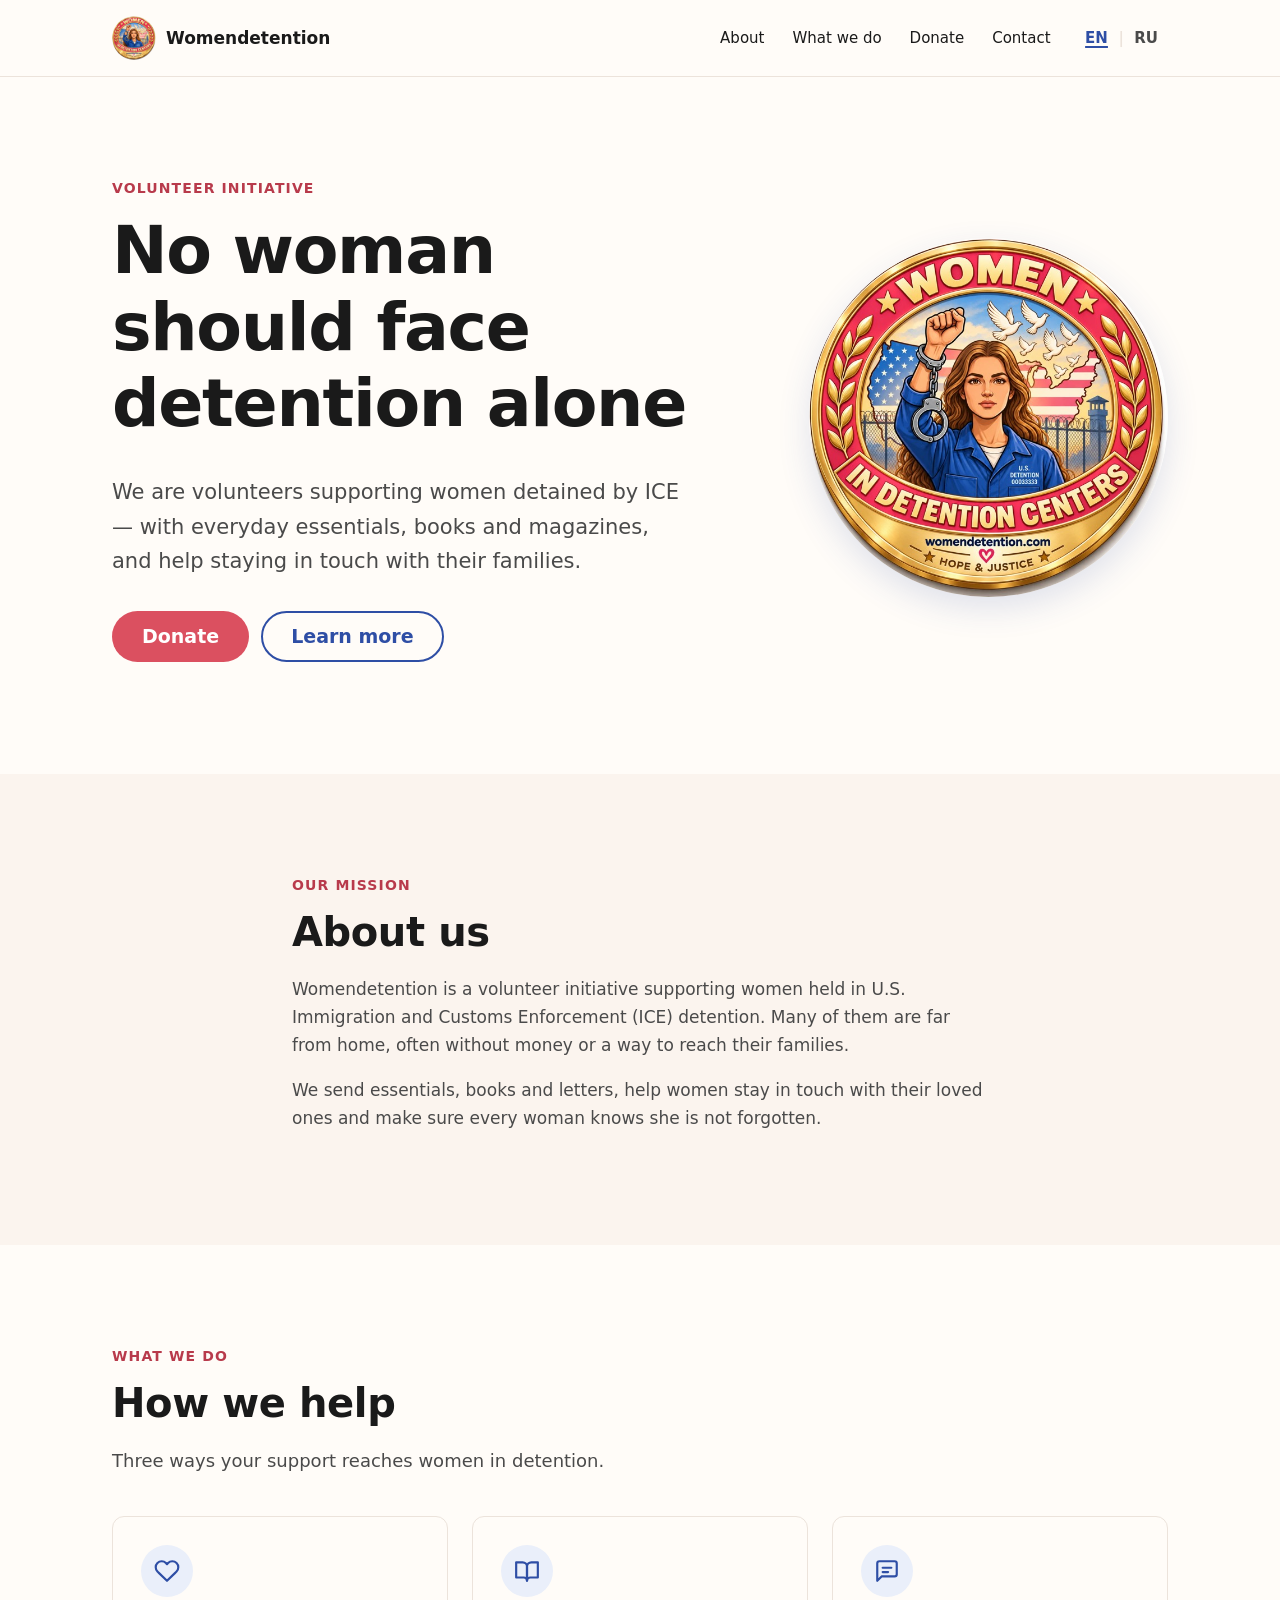
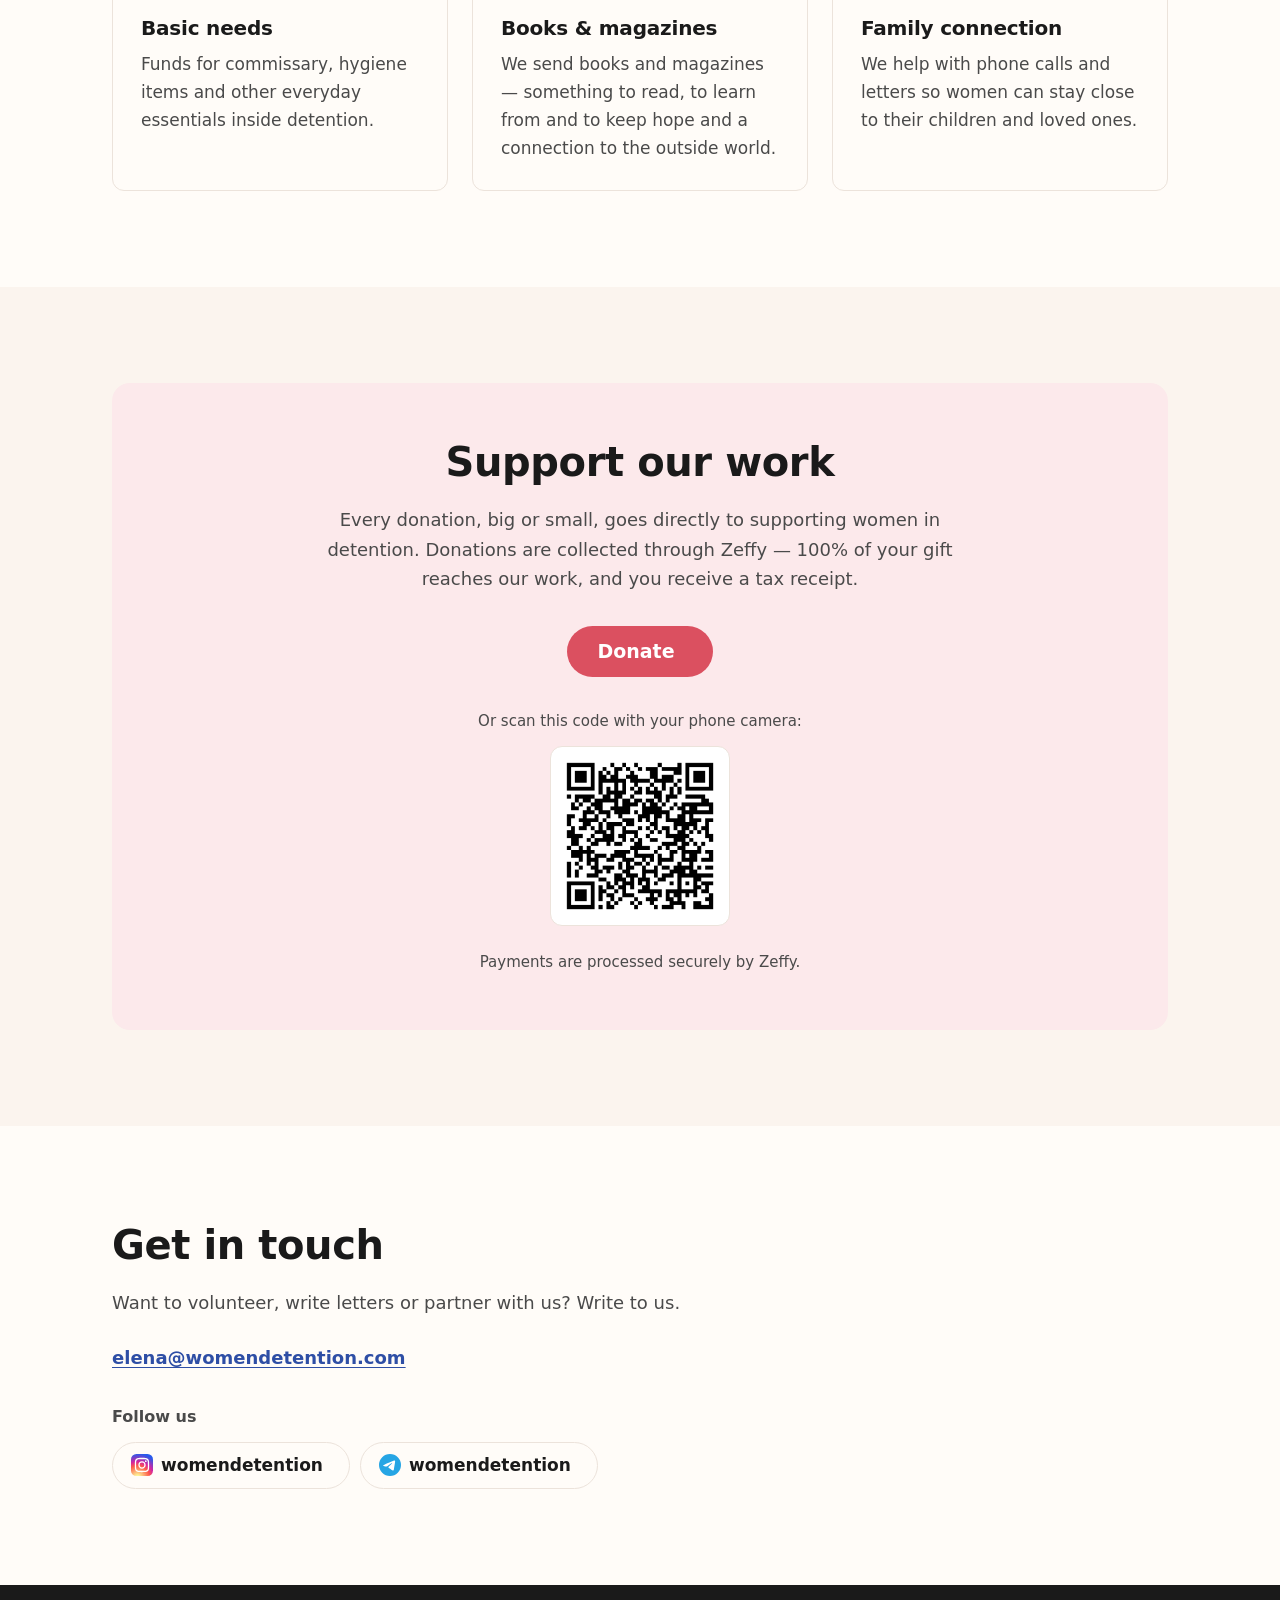
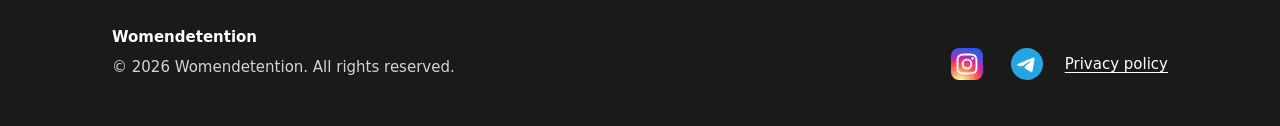
==== commit 3730971f: "Switch donations to Zeffy with QR code, drop PayPal/Zelle and second email - Donate box: single Zeff" ====
--- a/index.html
+++ b/index.html
@@ -82,7 +82,7 @@
 
     <!-- ================= ABOUT / MISSION ================= -->
     <section class="section section--alt" id="about" aria-labelledby="about-title">
-      <div class="container about-grid">
+      <div class="container about-text-only">
         <div class="about-text">
           <span class="eyebrow">Our mission</span>
           <h2 class="section-title" id="about-title">About us</h2>
@@ -99,9 +99,6 @@
             forgotten.
           </p>
         </div>
-        <!-- Zelle donation poster (EN). To update the details, replace assets/zelle-en.jpg and this alt text. -->
-        <img class="about-image" src="assets/zelle-en.jpg" width="1000" height="1000" loading="lazy"
-             alt="Donate via Zelle. Send your donation to dima112345@gmail.com. Before sending, make sure you see “Enrolled as Dzmitry Shchepko”. In the payment memo, please write “Donation”. Thank you for your support!">
       </div>
     </section>
 
@@ -148,15 +145,23 @@
           <h2 class="section-title" id="donate-title">Support our work</h2>
           <p class="section-lead">
             Every donation, big or small, goes directly to supporting women
-            in detention. Donations are accepted via PayPal.
-          </p>
+            in detention. Donations are collected through Zeffy — 100% of your
+            gift reaches our work, and you receive a tax receipt.
+          </p>
+          <!-- Donation form link and QR code. If the link changes, replace assets/donate-qr.png too. -->
           <div class="donate-actions">
-            <a class="btn btn--primary" href="https://www.paypal.com/paypalme/elenasunusa" target="_blank" rel="noopener noreferrer">
-              Donate via PayPal<span class="sr-only"> (opens in a new tab)</span>
-            </a>
-            <!-- Other payment methods (Donorbox, Stripe) can be added here later — copy the line above. -->
+            <a class="btn btn--primary" href="https://www.zeffy.com/en-US/donation-form/donate-to-women-in-detention" target="_blank" rel="noopener noreferrer">
+              Donate<span class="sr-only"> (opens in a new tab)</span>
+            </a>
           </div>
-          <p class="donate-note">Payments are processed securely by PayPal.</p>
+          <figure class="donate-qr">
+            <figcaption>Or scan this code with your phone camera:</figcaption>
+            <a href="https://www.zeffy.com/en-US/donation-form/donate-to-women-in-detention" target="_blank" rel="noopener noreferrer" tabindex="-1" aria-hidden="true">
+              <img src="assets/donate-qr.png" width="1024" height="1024" loading="lazy"
+                   alt="QR code leading to our donation form on Zeffy">
+            </a>
+          </figure>
+          <p class="donate-note">Payments are processed securely by Zeffy.</p>
         </div>
       </div>
     </section>
@@ -168,7 +173,6 @@
         <p class="section-lead">Want to volunteer, write letters or partner with us? Write to us.</p>
         <ul class="contact-list">
           <li><a href="mailto:elena@womendetention.com">elena@womendetention.com</a></li>
-          <li><a href="mailto:kseniia@womendetention.com">kseniia@womendetention.com</a></li>
         </ul>
 
         <p class="contact-label">Follow us</p>
--- a/style.css
+++ b/style.css
@@ -416,19 +416,12 @@
 }
 
 /* ---------- 7. About ---------- */
-.about-grid {
-  display: grid;
-  gap: 40px;
-  align-items: center;
+.about-text-only {
+  max-width: 760px;   /* comfortable reading width without an image */
 }
 
 .about-text p {
   color: var(--color-muted);
-}
-
-.about-image {
-  border-radius: var(--radius);
-  width: 100%;
 }
 
 /* ---------- 8. What we do — cards ---------- */
@@ -491,6 +484,26 @@
   gap: 12px;
   max-width: 360px;
   margin: 0 auto;
+}
+
+.donate-qr {
+  margin: 32px 0 0;
+}
+
+.donate-qr figcaption {
+  margin-bottom: 12px;
+  color: var(--color-muted);
+  font-size: 0.9375rem;
+}
+
+.donate-qr img {
+  width: 180px;
+  height: 180px;
+  margin: 0 auto;
+  padding: 12px;
+  background: #ffffff;
+  border: 1px solid var(--color-border);
+  border-radius: var(--radius);
 }
 
 .donate-note {
@@ -759,11 +772,6 @@
   .card-icon {
     grid-row: span 2;
     margin-bottom: 0;
-  }
-
-  .about-grid {
-    grid-template-columns: 1.2fr 1fr;
-    gap: 48px;
   }
 
   .contact-grid {
@@ -821,11 +829,6 @@
     gap: 64px;
   }
 
-  .about-grid {
-    grid-template-columns: 1.1fr 1fr;
-    gap: 64px;
-  }
-
   .cards {
     grid-template-columns: repeat(3, 1fr);
     gap: 24px;
